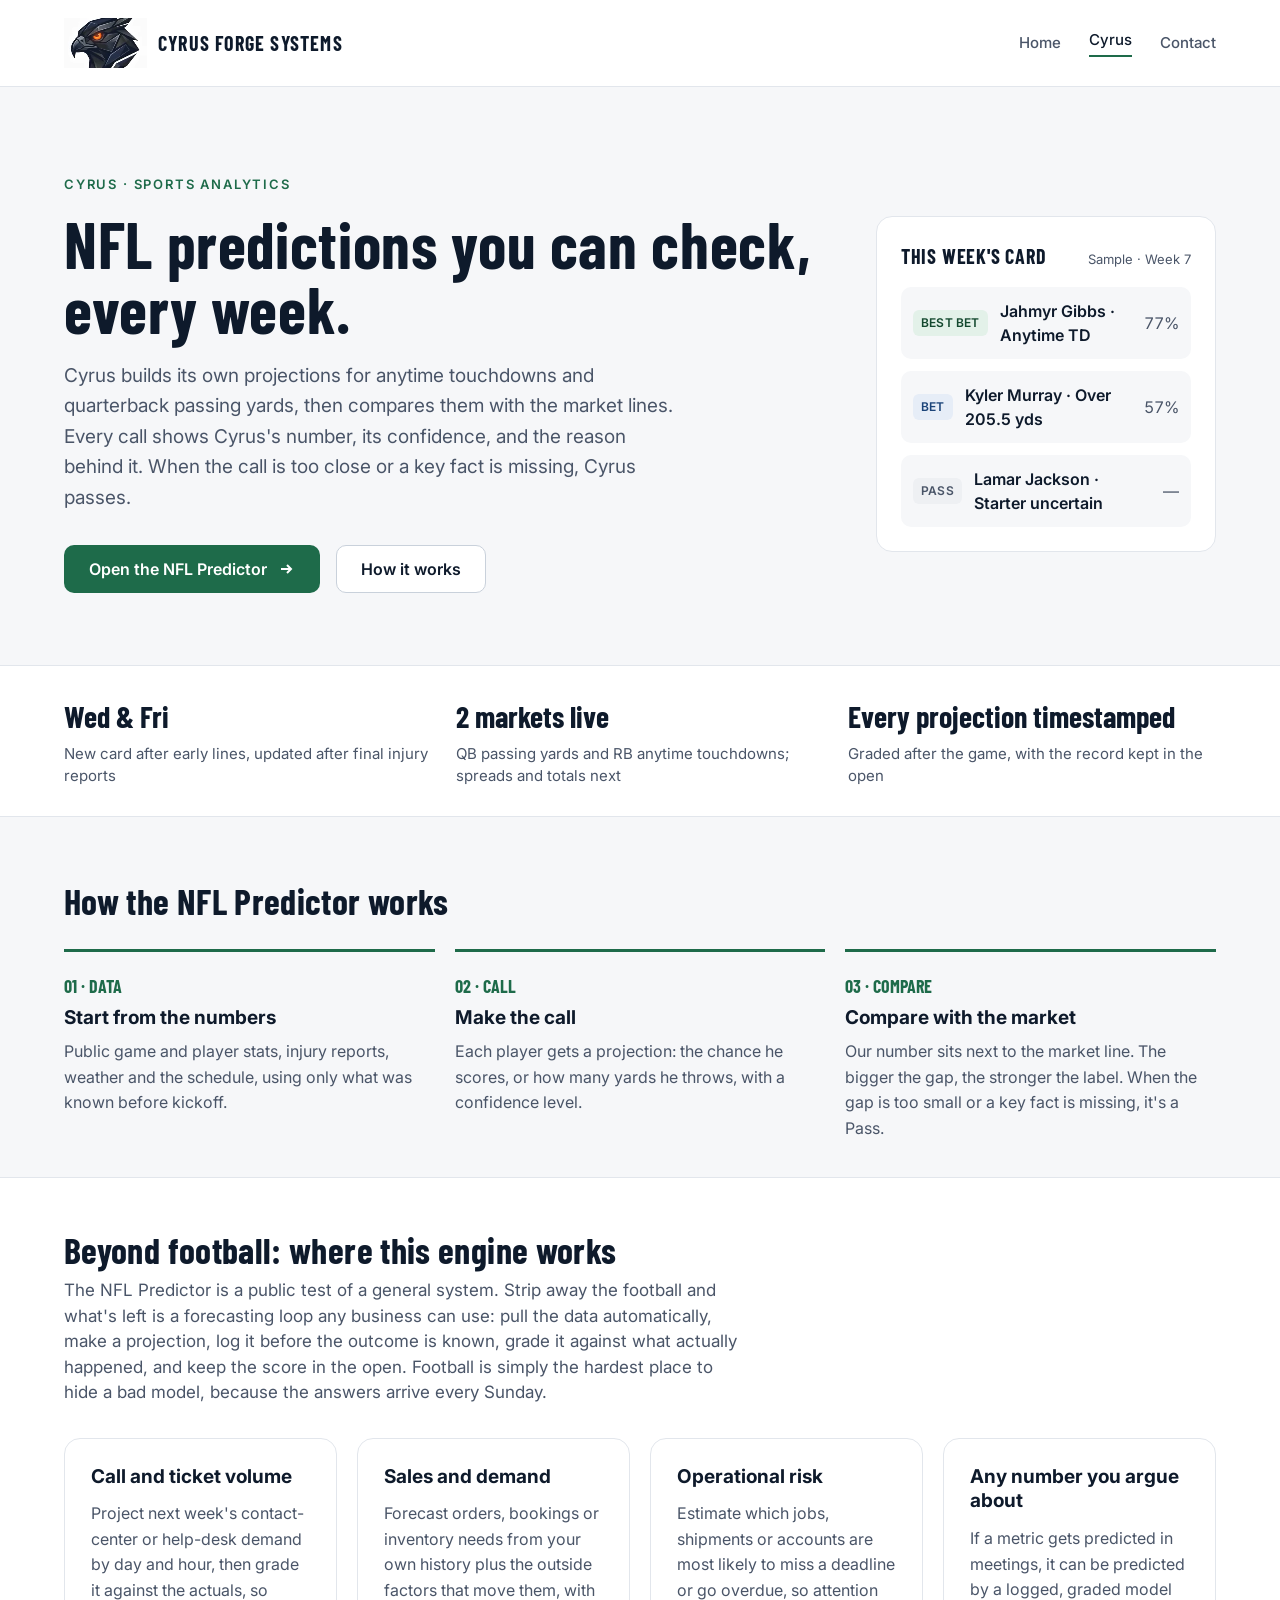
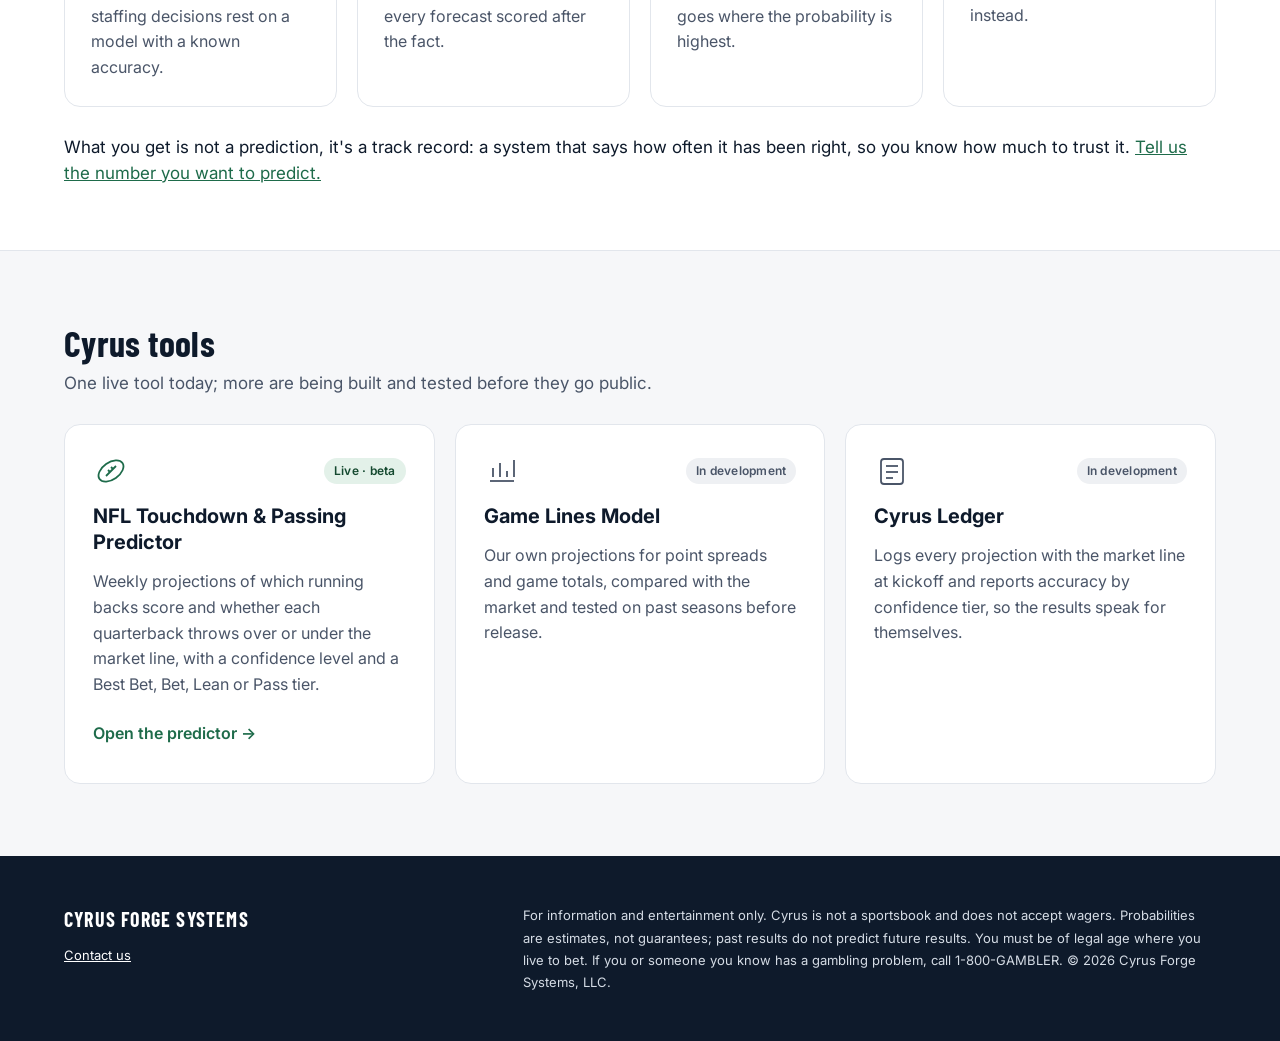
==== cyrus/index.html @ a3fab0e1 "Cyrus page: retitle engine section, tighten spacing" ====
<!doctype html>
<html lang="en">
<head>
<meta charset="utf-8">
<meta name="viewport" content="width=device-width, initial-scale=1">
<title>Cyrus | Cyrus Forge Systems</title>
<meta name="description" content="Cyrus predicts NFL anytime touchdowns and quarterback passing yards every week, compares its numbers with the market lines, and shows its work.">
<link rel="icon" href="../assets/favicon.png" type="image/png">
<link rel="preconnect" href="https://fonts.googleapis.com">
<link rel="preconnect" href="https://fonts.gstatic.com" crossorigin>
<link href="https://fonts.googleapis.com/css2?family=Barlow+Condensed:wght@600;700&family=Inter:wght@400;500;600&display=swap" rel="stylesheet">
<link rel="stylesheet" href="../assets/styles.css">
</head>
<body>
<a class="skip" href="#main">Skip to content</a>

<header class="site-header">
  <nav class="wrap site-nav" aria-label="Site">
    <a class="brand" href="../index.html">
      <video class="brand-mark" autoplay muted loop playsinline preload="auto" poster="../assets/hawk-poster.jpg" aria-hidden="true" width="84" height="50"><source src="../assets/hawk-loop.webm" type="video/webm"><source src="../assets/hawk-loop.mp4" type="video/mp4"></video>
      <span>CYRUS FORGE SYSTEMS</span>
    </a>
    <div class="nav-links">
      <a href="../index.html">Home</a>
      <a href="index.html" aria-current="page">Cyrus</a>
      <a href="../index.html#contact">Contact</a>
    </div>
  </nav>
</header>

<main id="main">
  <section class="wrap hero" style="padding-top:88px;padding-bottom:72px;gap:48px">
    <div class="hero-text">
      <p class="eyebrow">Cyrus · Sports analytics</p>
      <h1 style="font-size:clamp(42px,6vw,64px)">NFL predictions you can check, every week.</h1>
      <p class="lead" style="max-width:620px">Cyrus builds its own projections for anytime touchdowns and quarterback passing yards, then compares them with the market lines. Every call shows Cyrus's number, its confidence, and the reason behind it. When the call is too close or a key fact is missing, Cyrus passes.</p>
      <div class="btn-row">
        <a class="btn btn-primary" href="nfl-predictor/index.html">Open the NFL Predictor
          <svg aria-hidden="true" width="18" height="18" viewBox="0 0 18 18" fill="none" stroke="#FFFFFF" stroke-width="2"><path d="M4 9h10"/><path d="M10 5l4 4-4 4"/></svg></a>
        <a class="btn btn-secondary" href="#how">How it works</a>
      </div>
    </div>
    <div class="hero-card-col">
      <div class="card">
        <div class="card-head">
          <p class="card-title">This week's card</p>
          <span class="muted" style="font-size:13px;white-space:nowrap">Sample · Week 7</span>
        </div>
        <div class="stack">
          <div class="pick-row"><span class="chip chip-best">BEST BET</span><span class="name">Jahmyr Gibbs · Anytime TD</span><span class="pct">77%</span></div>
          <div class="pick-row"><span class="chip chip-bet">BET</span><span class="name">Kyler Murray · Over 205.5 yds</span><span class="pct">57%</span></div>
          <div class="pick-row"><span class="chip chip-pass">PASS</span><span class="name">Lamar Jackson · Starter uncertain</span><span class="pct">—</span></div>
        </div>
      </div>
    </div>
  </section>

  <section class="band" aria-label="At a glance">
    <div class="wrap glance">
      <div><p class="big">Wed &amp; Fri</p><p class="small">New card after early lines, updated after final injury reports</p></div>
      <div><p class="big">2 markets live</p><p class="small">QB passing yards and RB anytime touchdowns; spreads and totals next</p></div>
      <div><p class="big">Every projection timestamped</p><p class="small">Graded after the game, with the record kept in the open</p></div>
    </div>
  </section>



  <section id="how" class="wrap" style="padding-top:64px;padding-bottom:36px">
    <h2 style="font-size:36px;margin-bottom:28px">How the NFL Predictor works</h2>
    <ol class="steps grid grid-260">
      <li>
        <p class="num">01 · DATA</p>
        <h3>Start from the numbers</h3>
        <p>Public game and player stats, injury reports, weather and the schedule, using only what was known before kickoff.</p>
      </li>
      <li>
        <p class="num">02 · CALL</p>
        <h3>Make the call</h3>
        <p>Each player gets a projection: the chance he scores, or how many yards he throws, with a confidence level.</p>
      </li>
      <li>
        <p class="num">03 · COMPARE</p>
        <h3>Compare with the market</h3>
        <p>Our number sits next to the market line. The bigger the gap, the stronger the label. When the gap is too small or a key fact is missing, it's a Pass.</p>
      </li>
    </ol>
  </section>
  <section id="engine" class="band" aria-labelledby="engine-title">
    <div class="wrap section" style="padding-top:52px;padding-bottom:64px">
      <h2 id="engine-title" style="font-size:36px">Beyond football: where this engine works</h2>
      <p class="section-intro">The NFL Predictor is a public test of a general system. Strip away the football and what's left is a forecasting loop any business can use: pull the data automatically, make a projection, log it before the outcome is known, grade it against what actually happened, and keep the score in the open. Football is simply the hardest place to hide a bad model, because the answers arrive every Sunday.</p>
      <div class="grid grid-250">
        <article class="tile">
          <h3>Call and ticket volume</h3>
          <p>Project next week's contact-center or help-desk demand by day and hour, then grade it against the actuals, so staffing decisions rest on a model with a known accuracy.</p>
        </article>
        <article class="tile">
          <h3>Sales and demand</h3>
          <p>Forecast orders, bookings or inventory needs from your own history plus the outside factors that move them, with every forecast scored after the fact.</p>
        </article>
        <article class="tile">
          <h3>Operational risk</h3>
          <p>Estimate which jobs, shipments or accounts are most likely to miss a deadline or go overdue, so attention goes where the probability is highest.</p>
        </article>
        <article class="tile">
          <h3>Any number you argue about</h3>
          <p>If a metric gets predicted in meetings, it can be predicted by a logged, graded model instead.</p>
        </article>
      </div>
      <p class="platforms" style="font-size:17px;color:var(--navy)">What you get is not a prediction, it's a track record: a system that says how often it has been right, so you know how much to trust it. <a href="../index.html#contact">Tell us the number you want to predict.</a></p>
    </div>
  </section>
  <section id="tools" class="wrap" style="padding-top:72px;padding-bottom:72px">
    <h2 style="font-size:36px">Cyrus tools</h2>
    <p class="section-intro" style="margin-bottom:28px">One live tool today; more are being built and tested before they go public.</p>
    <div class="grid grid-300">
      <article class="tile" style="padding:28px;gap:14px">
        <div class="tile-top">
          <svg aria-hidden="true" width="36" height="36" viewBox="0 0 36 36" fill="none" stroke="#1E6B4A" stroke-width="1.8"><ellipse cx="18" cy="18" rx="14" ry="8.5" transform="rotate(-35 18 18)"/><path d="M13 23l10-10"/><path d="M15 17l2 2"/><path d="M18 14l2 2"/></svg>
          <span class="chip chip-pill chip-best">Live · beta</span>
        </div>
        <h3 style="font-size:20px">NFL Touchdown &amp; Passing Predictor</h3>
        <p>Weekly projections of which running backs score and whether each quarterback throws over or under the market line, with a confidence level and a Best Bet, Bet, Lean or Pass tier.</p>
        <a class="tile-link" href="nfl-predictor/index.html">Open the predictor →</a>
      </article>
      <article class="tile" style="padding:28px;gap:14px">
        <div class="tile-top">
          <svg aria-hidden="true" width="36" height="36" viewBox="0 0 36 36" fill="none" stroke="#4A5568" stroke-width="1.8"><path d="M6 28h24"/><path d="M9 24V15"/><path d="M16 24V10"/><path d="M23 24V18"/><path d="M30 24V7"/></svg>
          <span class="chip chip-pill chip-dev">In development</span>
        </div>
        <h3 style="font-size:20px">Game Lines Model</h3>
        <p>Our own projections for point spreads and game totals, compared with the market and tested on past seasons before release.</p>
      </article>
      <article class="tile" style="padding:28px;gap:14px">
        <div class="tile-top">
          <svg aria-hidden="true" width="36" height="36" viewBox="0 0 36 36" fill="none" stroke="#4A5568" stroke-width="1.8"><rect x="7" y="6" width="22" height="25" rx="3"/><path d="M12 13h12"/><path d="M12 19h12"/><path d="M12 25h7"/></svg>
          <span class="chip chip-pill chip-dev">In development</span>
        </div>
        <h3 style="font-size:20px">Cyrus Ledger</h3>
        <p>Logs every projection with the market line at kickoff and reports accuracy by confidence tier, so the results speak for themselves.</p>
      </article>
    </div>
  </section>
</main>

<footer class="site-footer">
  <div class="wrap footer-inner" style="padding-top:48px;padding-bottom:48px;align-items:flex-start">
    <div style="flex:1 1 320px">
      <p class="footer-brand" style="margin-bottom:10px">CYRUS FORGE SYSTEMS</p>
      <p class="footer-small"><a href="../index.html#contact" style="color:#FFFFFF">Contact us</a></p>
    </div>
    <p class="footer-small disclaimer">For information and entertainment only. Cyrus is not a sportsbook and does not accept wagers. Probabilities are estimates, not guarantees; past results do not predict future results. You must be of legal age where you live to bet. If you or someone you know has a gambling problem, call 1-800-GAMBLER. © 2026 Cyrus Forge Systems, LLC.</p>
  </div>
</footer>
</body>
</html>
---- assets/styles.css ----
/* Cyrus Forge Systems - shared styles */
:root {
  --navy: #0E1A2B;
  --ground: #F6F7F9;
  --white: #FFFFFF;
  --accent: #1E6B4A;
  --accent-dark: #14492F;
  --accent-soft: #9FD8BC;
  --muted: #4A5568;
  --border: #E2E6EC;
  --border-strong: #C9D1DB;
  --row: #EEF0F3;
  --footer-text: #D5DCE5;
  --display: 'Barlow Condensed', 'Arial Narrow', sans-serif;
  --body: Inter, system-ui, -apple-system, 'Segoe UI', sans-serif;
}

* { box-sizing: border-box; }
html { scroll-behavior: smooth; }
body {
  margin: 0;
  background: var(--ground);
  color: var(--navy);
  font-family: var(--body);
  font-size: 16px;
  line-height: 1.5;
  -webkit-font-smoothing: antialiased;
}
img, svg { display: block; }
a { color: var(--accent); }
a:hover { color: var(--accent-dark); }
:focus-visible { outline: 3px solid var(--accent); outline-offset: 2px; }

.wrap { max-width: 1200px; margin: 0 auto; padding: 0 24px; }
@media (max-width: 600px) { .wrap { padding: 0 16px; } }

.skip { position: absolute; left: -9999px; }
.skip:focus { left: 16px; top: 16px; background: var(--white); padding: 8px 12px; z-index: 10; }

/* Header */
.site-header { background: var(--white); border-bottom: 1px solid var(--border); }
.site-nav { display: flex; flex-wrap: wrap; align-items: center; justify-content: space-between; gap: 16px; padding-top: 18px; padding-bottom: 18px; }
.brand { display: flex; align-items: center; gap: 10px; color: var(--navy); text-decoration: none; }
.brand:hover { color: var(--navy); }
.brand-mark { width: 84px; height: 50px; object-fit: contain; background: #fff; mix-blend-mode: multiply; }
.brand span { font-family: var(--display); font-weight: 700; font-size: 20px; letter-spacing: 0.06em; }
.nav-links { display: flex; flex-wrap: wrap; align-items: center; gap: 8px 28px; font-size: 15px; font-weight: 500; }
.nav-links a { color: var(--muted); text-decoration: none; }
.nav-links a:hover { color: var(--navy); }
.nav-links a[aria-current="page"] { color: var(--navy); border-bottom: 2px solid var(--accent); padding-bottom: 4px; }
.nav-links a.nav-cta { display: inline-flex; align-items: center; min-height: 44px; padding: 0 18px; border-radius: 10px; background: var(--navy); color: var(--white); font-weight: 600; }
.nav-links a.nav-cta:hover { background: #1c2d44; color: var(--white); }

/* Type */
.eyebrow { margin: 0 0 16px; font-size: 13px; font-weight: 600; letter-spacing: 0.14em; color: var(--accent); text-transform: uppercase; }
h1, h2 { font-family: var(--display); font-weight: 700; letter-spacing: 0.01em; }
h1 { margin: 0 0 20px; font-size: clamp(42px, 6vw, 66px); line-height: 1.02; }
h2 { margin: 0 0 8px; font-size: clamp(30px, 4vw, 40px); line-height: 1.1; }
h3 { margin: 0; font-size: 19px; line-height: 1.3; }
.lead { margin: 0 0 32px; font-size: 19px; line-height: 1.6; color: var(--muted); max-width: 640px; }
.section-intro { margin: 0 0 32px; color: var(--muted); font-size: 17px; max-width: 680px; }
.muted { color: var(--muted); }

/* Buttons */
.btn-row { display: flex; flex-wrap: wrap; gap: 16px; }
.btn { display: inline-flex; align-items: center; gap: 10px; min-height: 48px; padding: 0 24px; border-radius: 10px; font: 600 16px var(--body); text-decoration: none; cursor: pointer; border: 1px solid transparent; }
.btn-primary { background: var(--accent); color: var(--white); }
.btn-primary:hover { background: var(--accent-dark); color: var(--white); }
.btn-secondary { background: var(--white); color: var(--navy); border-color: var(--border-strong); }
.btn-secondary:hover { color: var(--navy); border-color: var(--navy); }
.btn-light { background: var(--white); color: var(--navy); }
.btn-light:hover { color: var(--navy); background: #E9EDF2; }

/* Hero */
.hero { display: flex; flex-wrap: wrap; gap: 56px; align-items: center; padding-top: 96px; padding-bottom: 80px; }
.hero-text { flex: 999 1 560px; min-width: 0; }
.hero-card-col { flex: 1 1 340px; min-width: 0; }
@media (max-width: 600px) { .hero { padding-top: 56px; padding-bottom: 56px; gap: 40px; } }

/* Cards */
.card { background: var(--white); border: 1px solid var(--border); border-radius: 16px; padding: 24px; }
.card-title { margin: 0 0 16px; font-family: var(--display); font-weight: 700; font-size: 20px; letter-spacing: 0.04em; text-transform: uppercase; }
.card-head { display: flex; justify-content: space-between; align-items: baseline; gap: 12px; margin-bottom: 16px; }
.card-head .card-title { margin: 0; }
.stack { display: flex; flex-direction: column; gap: 12px; }
.step-row { display: flex; align-items: center; gap: 14px; padding: 14px; border-radius: 10px; background: var(--ground); }
.step-row p { margin: 0; }
.step-row .small { margin-top: 2px; font-size: 14px; color: var(--muted); }
.pick-row { display: flex; align-items: center; gap: 12px; padding: 12px; border-radius: 10px; background: var(--ground); }
.pick-row .name { flex: 1; font-weight: 600; min-width: 0; }
.pick-row .pct { font-variant-numeric: tabular-nums; color: var(--muted); }

.grid { display: grid; gap: 20px; }
.grid-250 { grid-template-columns: repeat(auto-fit, minmax(250px, 1fr)); }
.grid-260 { grid-template-columns: repeat(auto-fit, minmax(260px, 1fr)); }
.grid-300 { grid-template-columns: repeat(auto-fit, minmax(min(300px, 100%), 1fr)); }
.tile { border: 1px solid var(--border); border-radius: 16px; padding: 26px; display: flex; flex-direction: column; gap: 12px; background: var(--white); }
.tile p { margin: 0; color: var(--muted); line-height: 1.6; }
.tile .tile-top { display: flex; justify-content: space-between; align-items: center; }
.tile .tile-link { margin-top: auto; display: inline-flex; align-items: center; min-height: 44px; font-weight: 600; text-decoration: none; color: var(--accent); }

/* Bands */
.band { background: var(--white); border-top: 1px solid var(--border); border-bottom: 1px solid var(--border); }
.section { padding-top: 80px; padding-bottom: 80px; }
@media (max-width: 600px) { .section { padding-top: 56px; padding-bottom: 56px; } }

.steps { list-style: none; margin: 0; padding: 0; }
.steps li { border-top: 3px solid var(--accent); padding-top: 20px; }
.steps .num { margin: 0 0 6px; font-family: var(--display); font-weight: 700; font-size: 18px; color: var(--accent); }
.steps h3 { margin-bottom: 8px; }
.steps p { margin: 0; color: var(--muted); line-height: 1.6; }

.platforms { margin: 28px 0 0; font-size: 15px; color: var(--muted); }
.platforms strong { color: var(--navy); }

.dark-panel { background: var(--navy); color: var(--white); border-radius: 20px; padding: 48px; display: flex; flex-wrap: wrap; gap: 32px; align-items: center; justify-content: space-between; }
.dark-panel .eyebrow { color: var(--accent-soft); margin-bottom: 12px; }
.dark-panel h2 { margin-bottom: 12px; }
.dark-panel p { margin: 0; font-size: 17px; line-height: 1.6; color: var(--footer-text); max-width: 620px; }
.dark-panel > div { flex: 999 1 480px; min-width: 0; }
@media (max-width: 600px) { .dark-panel { padding: 32px 24px; } }

.split { display: flex; flex-wrap: wrap; gap: 48px; }
.split > :first-child { flex: 1 1 320px; }
.split > :last-child { flex: 2 1 520px; min-width: 0; }

.glance { display: grid; grid-template-columns: repeat(auto-fit, minmax(220px, 1fr)); gap: 24px; padding-top: 28px; padding-bottom: 28px; }
.glance .big { margin: 0; font-family: var(--display); font-weight: 700; font-size: 30px; }
.glance .small { margin: 4px 0 0; color: var(--muted); font-size: 15px; }

/* Chips */
.chip { display: inline-block; white-space: nowrap; font-size: 12px; font-weight: 600; padding: 4px 8px; border-radius: 6px; letter-spacing: 0.02em; }
.chip-pill { border-radius: 999px; padding: 4px 10px; }
.chip-best { background: #E3F1E9; color: #14492F; }
.chip-bet { background: #E6EDF7; color: #1B4479; }
.chip-lean, .chip-pass, .chip-dev { background: #EEF0F3; color: #4A5568; }
.chip-recheck { background: #FBF0DC; color: #7A4B00; }

/* Form */
.form { display: grid; grid-template-columns: repeat(auto-fit, minmax(min(220px, 100%), 1fr)); gap: 16px; }
.form label { display: flex; flex-direction: column; gap: 6px; font-size: 14px; font-weight: 600; }
.form .full { grid-column: 1 / -1; }
.form input, .form textarea { min-height: 44px; padding: 10px 12px; border: 1px solid var(--border-strong); border-radius: 8px; font: 400 16px var(--body); color: var(--navy); background: var(--white); width: 100%; }
.form textarea { resize: vertical; }
.form input:focus, .form textarea:focus { border-color: var(--accent); outline: 2px solid var(--accent); outline-offset: 0; }
.hp { position: absolute; left: -9999px; }

/* Footer */
.site-footer { background: var(--navy); color: var(--footer-text); }
.footer-inner { display: flex; flex-wrap: wrap; gap: 24px 32px; justify-content: space-between; align-items: center; padding-top: 40px; padding-bottom: 40px; }
.footer-brand { margin: 0; font-family: var(--display); font-weight: 700; font-size: 20px; letter-spacing: 0.06em; color: var(--white); }
.footer-links { display: flex; flex-wrap: wrap; gap: 24px; font-size: 14px; }
.footer-links a, .site-footer a { color: var(--footer-text); }
.site-footer a:hover { color: var(--white); }
.footer-small { margin: 0; font-size: 13px; line-height: 1.7; }
.disclaimer { flex: 2 1 480px; }

/* Predictor */
.crumbs { margin: 0 0 20px; font-size: 14px; color: var(--muted); }
.crumbs a { color: var(--muted); }
.pred-head { display: flex; flex-wrap: wrap; justify-content: space-between; align-items: flex-end; gap: 20px; margin-bottom: 28px; }
.pred-head > :first-child { flex: 999 1 520px; min-width: 0; }
.pred-head > :last-child { flex: 1 1 260px; display: flex; flex-direction: column; align-items: flex-start; gap: 8px; }
.pred-head h1 { font-size: clamp(36px, 5vw, 52px); line-height: 1.05; margin-bottom: 10px; }
.pred-head .lead { font-size: 17px; margin: 0; max-width: 680px; }
.week-badge { font-size: 13px; font-weight: 600; padding: 6px 12px; border-radius: 999px; background: var(--navy); color: var(--white); }
.updated { font-size: 13px; color: var(--muted); }

.stat-tiles { display: grid; grid-template-columns: repeat(auto-fit, minmax(160px, 1fr)); gap: 16px; margin-bottom: 32px; }
.stat { background: var(--white); border: 1px solid var(--border); border-radius: 14px; padding: 20px; }
.stat .label { margin: 0; font-size: 13px; font-weight: 600; color: var(--muted); letter-spacing: 0.04em; }
.stat .value { margin: 6px 0 0; font-family: var(--display); font-weight: 700; font-size: 40px; line-height: 1.1; }
.stat .value.text { font-family: var(--body); font-size: 16px; font-weight: 600; line-height: 1.4; }
.stat .label.best { color: #14492F; }
.stat .label.bet { color: #1B4479; }

.tabs { display: flex; flex-wrap: wrap; gap: 8px; margin-bottom: 16px; }
.tab { min-height: 44px; padding: 0 18px; border-radius: 10px; font: 600 15px var(--body); cursor: pointer; background: var(--white); color: var(--navy); border: 1px solid var(--border-strong); }
.tab[aria-selected="true"] { background: var(--navy); color: var(--white); border-color: var(--navy); }

.panel { background: var(--white); border: 1px solid var(--border); border-radius: 16px; overflow: hidden; }
.panel-head { padding: 18px 20px; border-bottom: 1px solid var(--border); display: flex; flex-wrap: wrap; justify-content: space-between; gap: 8px; }
.panel-head h2 { margin: 0; font-family: var(--body); font-size: 18px; letter-spacing: 0; }
.panel-head p { margin: 0; font-size: 14px; color: var(--muted); }
.table-scroll { overflow-x: auto; }
.picks { width: 100%; border-collapse: collapse; font-size: 15px; }
.picks.rb { min-width: 760px; }
.picks.qb { min-width: 900px; }
.picks th { text-align: left; color: var(--muted); font-size: 12px; letter-spacing: 0.06em; font-weight: 600; padding: 12px 8px; text-transform: uppercase; }
.picks td { padding: 14px 8px; border-top: 1px solid var(--row); vertical-align: middle; }
.picks th:first-child, .picks td:first-child { padding-left: 20px; }
.picks th:last-child, .picks td:last-child { padding-right: 20px; }
.picks .strong { font-weight: 600; }
.picks .soft { color: var(--muted); }
.picks .nowrap { white-space: nowrap; }
.picks .num { font-variant-numeric: tabular-nums; }
.picks .note { color: var(--muted); font-size: 14px; }
.picks .empty { color: var(--muted); padding: 20px; }
.meter { display: flex; align-items: center; gap: 10px; min-width: 150px; }
.meter .track { flex: 1; height: 8px; border-radius: 4px; background: var(--row); overflow: hidden; }
.meter .fill { height: 100%; border-radius: 4px; background: var(--accent); }
.meter .pct { font-variant-numeric: tabular-nums; font-weight: 600; width: 40px; }

.passed { margin-top: 24px; }
.passed h2 { margin: 0 0 12px; font-family: var(--body); font-size: 18px; letter-spacing: 0; }
.passed ul { margin: 0; padding-left: 20px; color: var(--muted); line-height: 1.8; }
.passed strong { color: var(--navy); }

.legend p { margin: 0; display: flex; gap: 10px; align-items: center; }
.legend span:last-child { color: var(--muted); font-size: 14px; }
.read-me { margin-top: 40px; }
.read-me h2 { font-size: 28px; margin-bottom: 12px; }
.read-me p { color: var(--muted); line-height: 1.6; }

.record { margin-top: 24px; }
.picks.rec { min-width: 620px; }
.record-note { margin: 0; padding: 14px 20px 18px; border-top: 1px solid var(--row); font-size: 13px; line-height: 1.6; color: var(--muted); }
.pos { color: #14492F; font-weight: 600; }
.neg { color: #9B2C2C; font-weight: 600; }

/* Smith mascot (home hero) */
.smith-stage { display: flex; justify-content: center; }
.smith { width: 100%; max-width: 440px; height: auto; }
.footer-motto { margin: 6px 0 0; font-size: 13px; color: var(--footer-text); letter-spacing: .04em; }
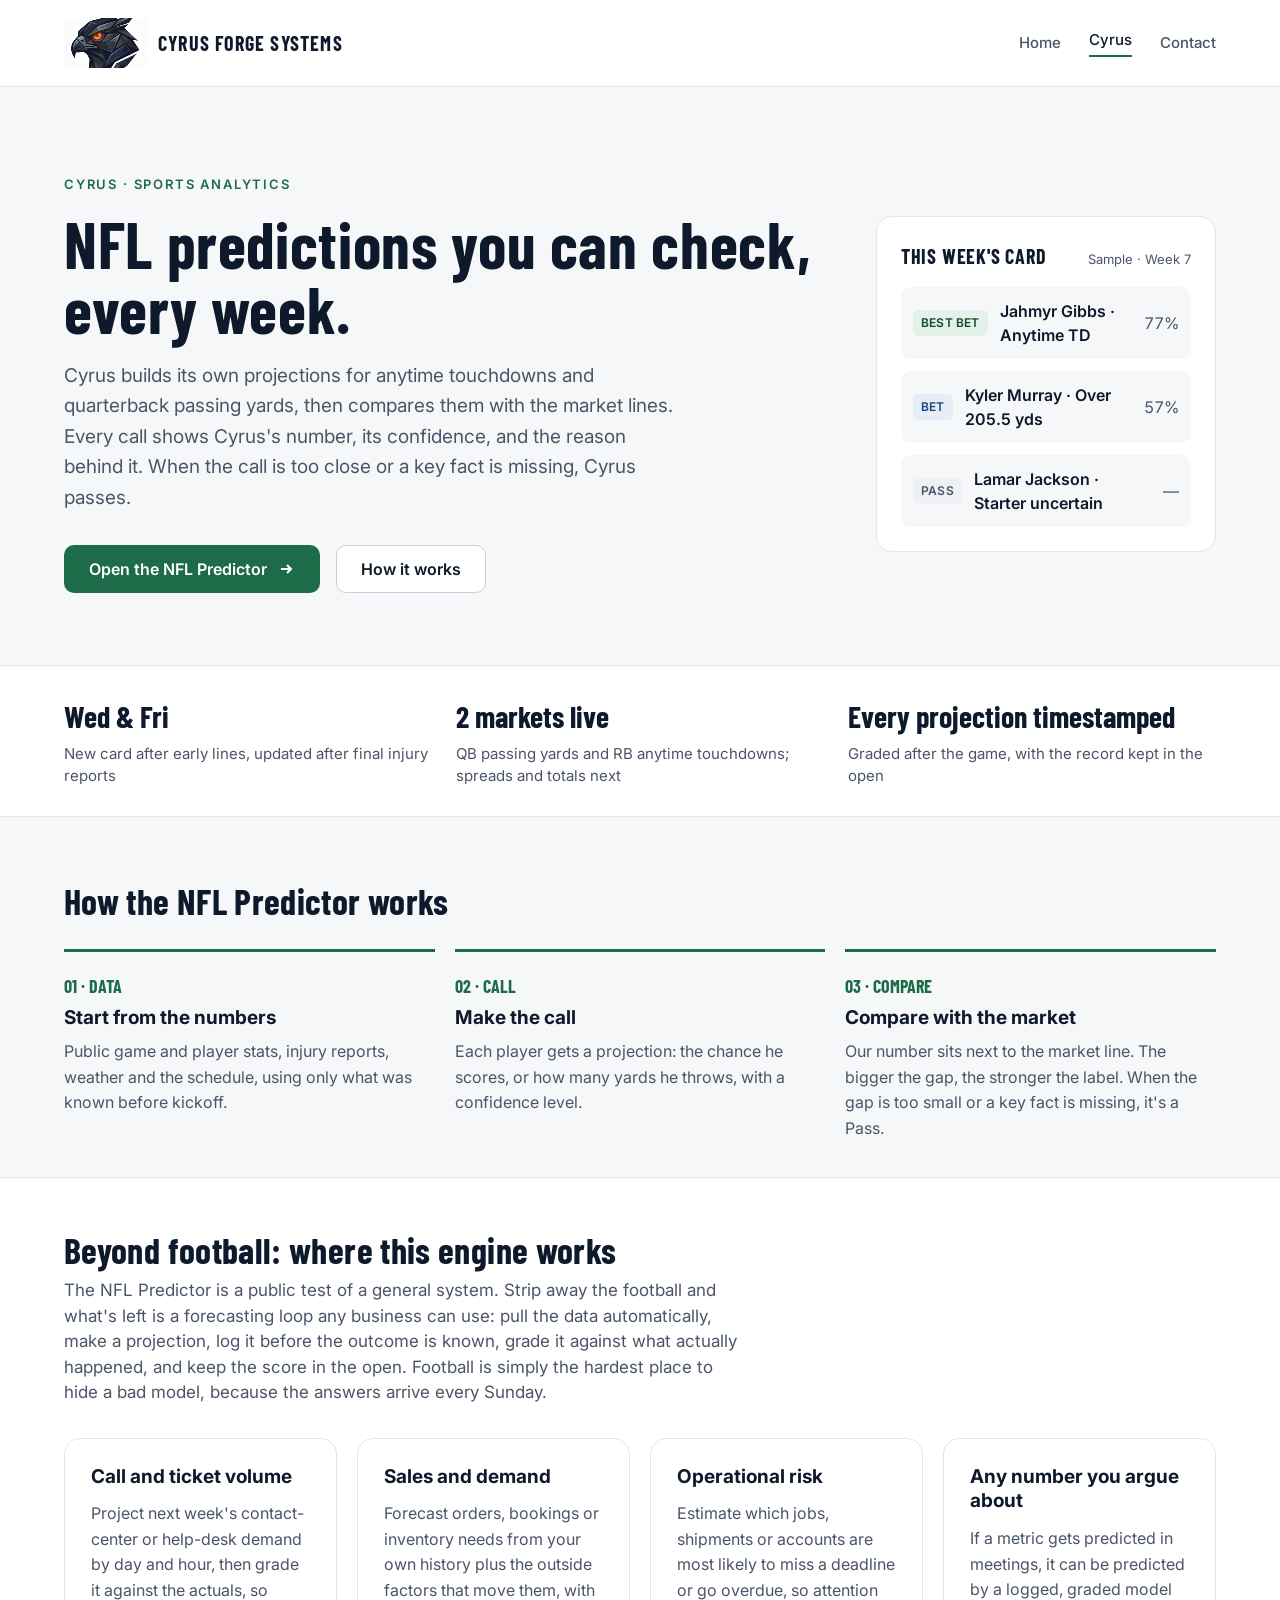
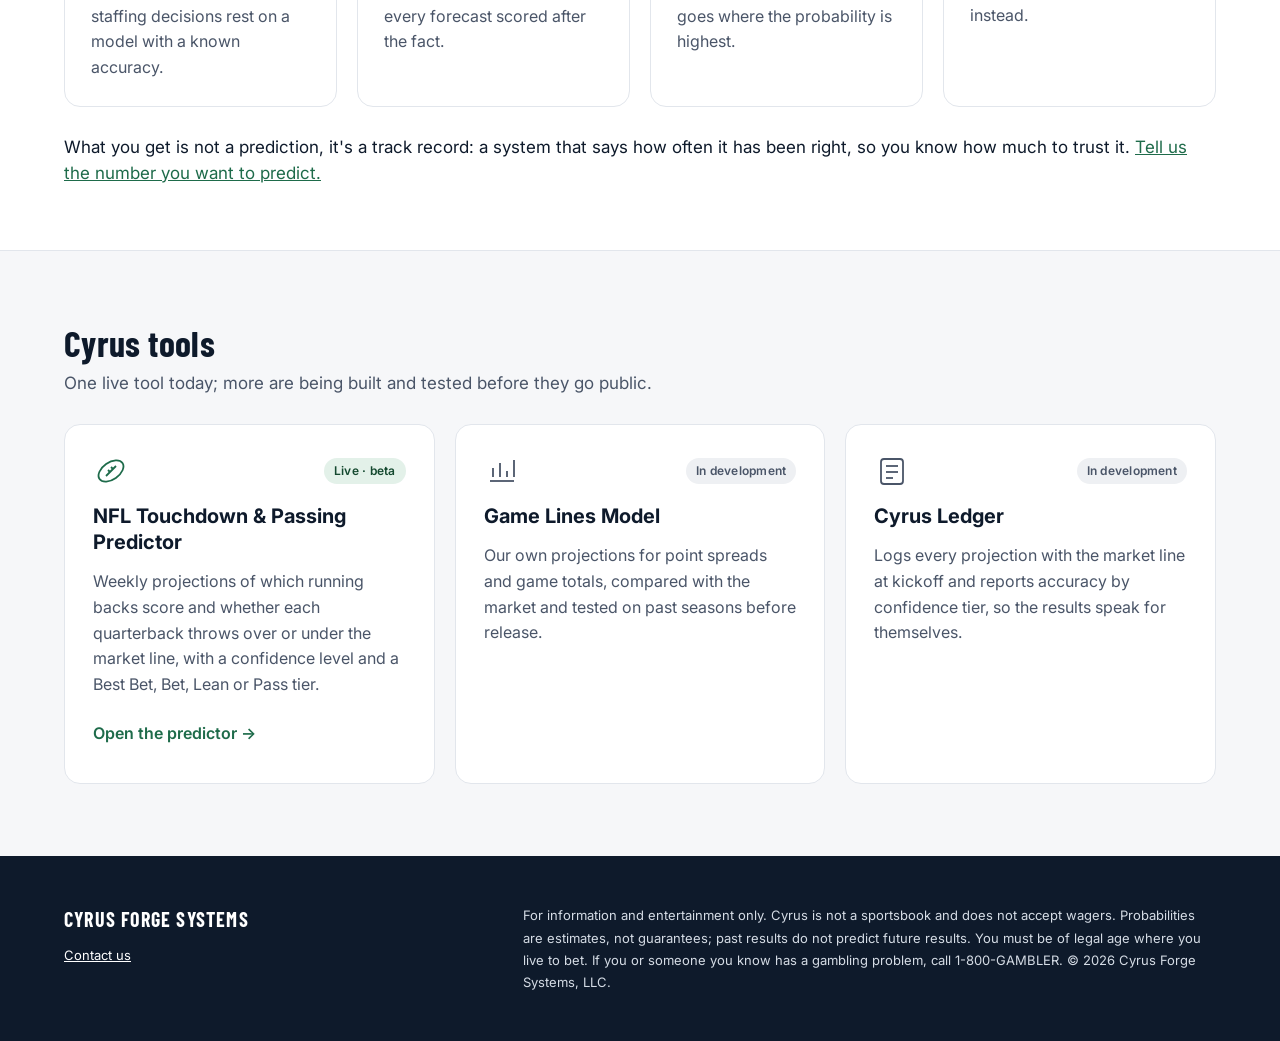
==== commit 0af8bc72: "Cache-busting: versioned asset URLs and no-cache headers for data, script and styles" ====
--- a/cyrus/index.html
+++ b/cyrus/index.html
@@ -9,7 +9,7 @@
 <link rel="preconnect" href="https://fonts.googleapis.com">
 <link rel="preconnect" href="https://fonts.gstatic.com" crossorigin>
 <link href="https://fonts.googleapis.com/css2?family=Barlow+Condensed:wght@600;700&family=Inter:wght@400;500;600&display=swap" rel="stylesheet">
-<link rel="stylesheet" href="../assets/styles.css">
+<link rel="stylesheet" href="../assets/styles.css?v=202610261800">
 </head>
 <body>
 <a class="skip" href="#main">Skip to content</a>
--- a/assets/styles.css
+++ b/assets/styles.css
@@ -222,3 +222,31 @@
 .smith-stage { display: flex; justify-content: center; }
 .smith { width: 100%; max-width: 440px; height: auto; }
 .footer-motto { margin: 6px 0 0; font-size: 13px; color: var(--footer-text); letter-spacing: .04em; }
+
+/* Player lookup */
+.sr-only { position: absolute; left: -9999px; }
+.lookup { margin-bottom: 24px; padding: 24px; }
+.lookup-head { display: flex; flex-wrap: wrap; gap: 20px 32px; align-items: flex-end; }
+.lookup-head > div { flex: 1 1 380px; }
+.lookup-head h2 { margin: 0 0 6px; font-family: var(--body); font-size: 18px; letter-spacing: 0; }
+.lookup-head p { margin: 0; font-size: 14px; color: var(--muted); line-height: 1.6; }
+.lookup-form { display: flex; gap: 10px; flex: 1 1 320px; }
+.lookup-form input { flex: 1; min-height: 48px; padding: 10px 14px; border: 1px solid var(--border-strong); border-radius: 10px; font: 400 16px var(--body); color: var(--navy); background: var(--white); min-width: 0; }
+.lookup-form input:focus { border-color: var(--accent); outline: 2px solid var(--accent); outline-offset: 0; }
+.lookup-result { margin-top: 20px; padding-top: 20px; border-top: 1px solid var(--border); }
+.lk-head { display: flex; flex-wrap: wrap; justify-content: space-between; align-items: center; gap: 10px; }
+.lk-name { margin: 0; font-family: var(--display); font-weight: 700; font-size: 26px; }
+.lk-game { margin: 2px 0 0; color: var(--muted); font-size: 14px; }
+.lk-nums { display: grid; grid-template-columns: repeat(auto-fit, minmax(130px, 1fr)); gap: 12px; margin: 16px 0; }
+.lk-nums div { background: var(--ground); border-radius: 10px; padding: 10px 12px; display: flex; flex-direction: column; gap: 2px; }
+.lk-label { font-size: 12px; color: var(--muted); letter-spacing: .04em; text-transform: uppercase; }
+.lk-val { font-weight: 600; font-size: 18px; font-variant-numeric: tabular-nums; }
+.lk-summary { margin: 0 0 16px; font-size: 16px; line-height: 1.6; }
+.lk-cols { display: grid; grid-template-columns: repeat(auto-fit, minmax(240px, 1fr)); gap: 18px; }
+.lk-list h4 { margin: 0 0 8px; font-size: 13px; letter-spacing: .06em; text-transform: uppercase; color: var(--muted); }
+.lk-list ul { margin: 0; padding-left: 18px; font-size: 14px; line-height: 1.6; color: var(--navy); }
+.lk-list.pos h4 { color: #14492F; }
+.lk-list.neg h4 { color: #9B2C2C; }
+.lk-list.hist ul { color: var(--muted); }
+.lk-note, .lk-none { margin: 16px 0 0; font-size: 13px; color: var(--muted); line-height: 1.6; }
+@media (max-width: 600px) { .lookup-form { flex-direction: column; } .lookup-form .btn { width: 100%; justify-content: center; } }
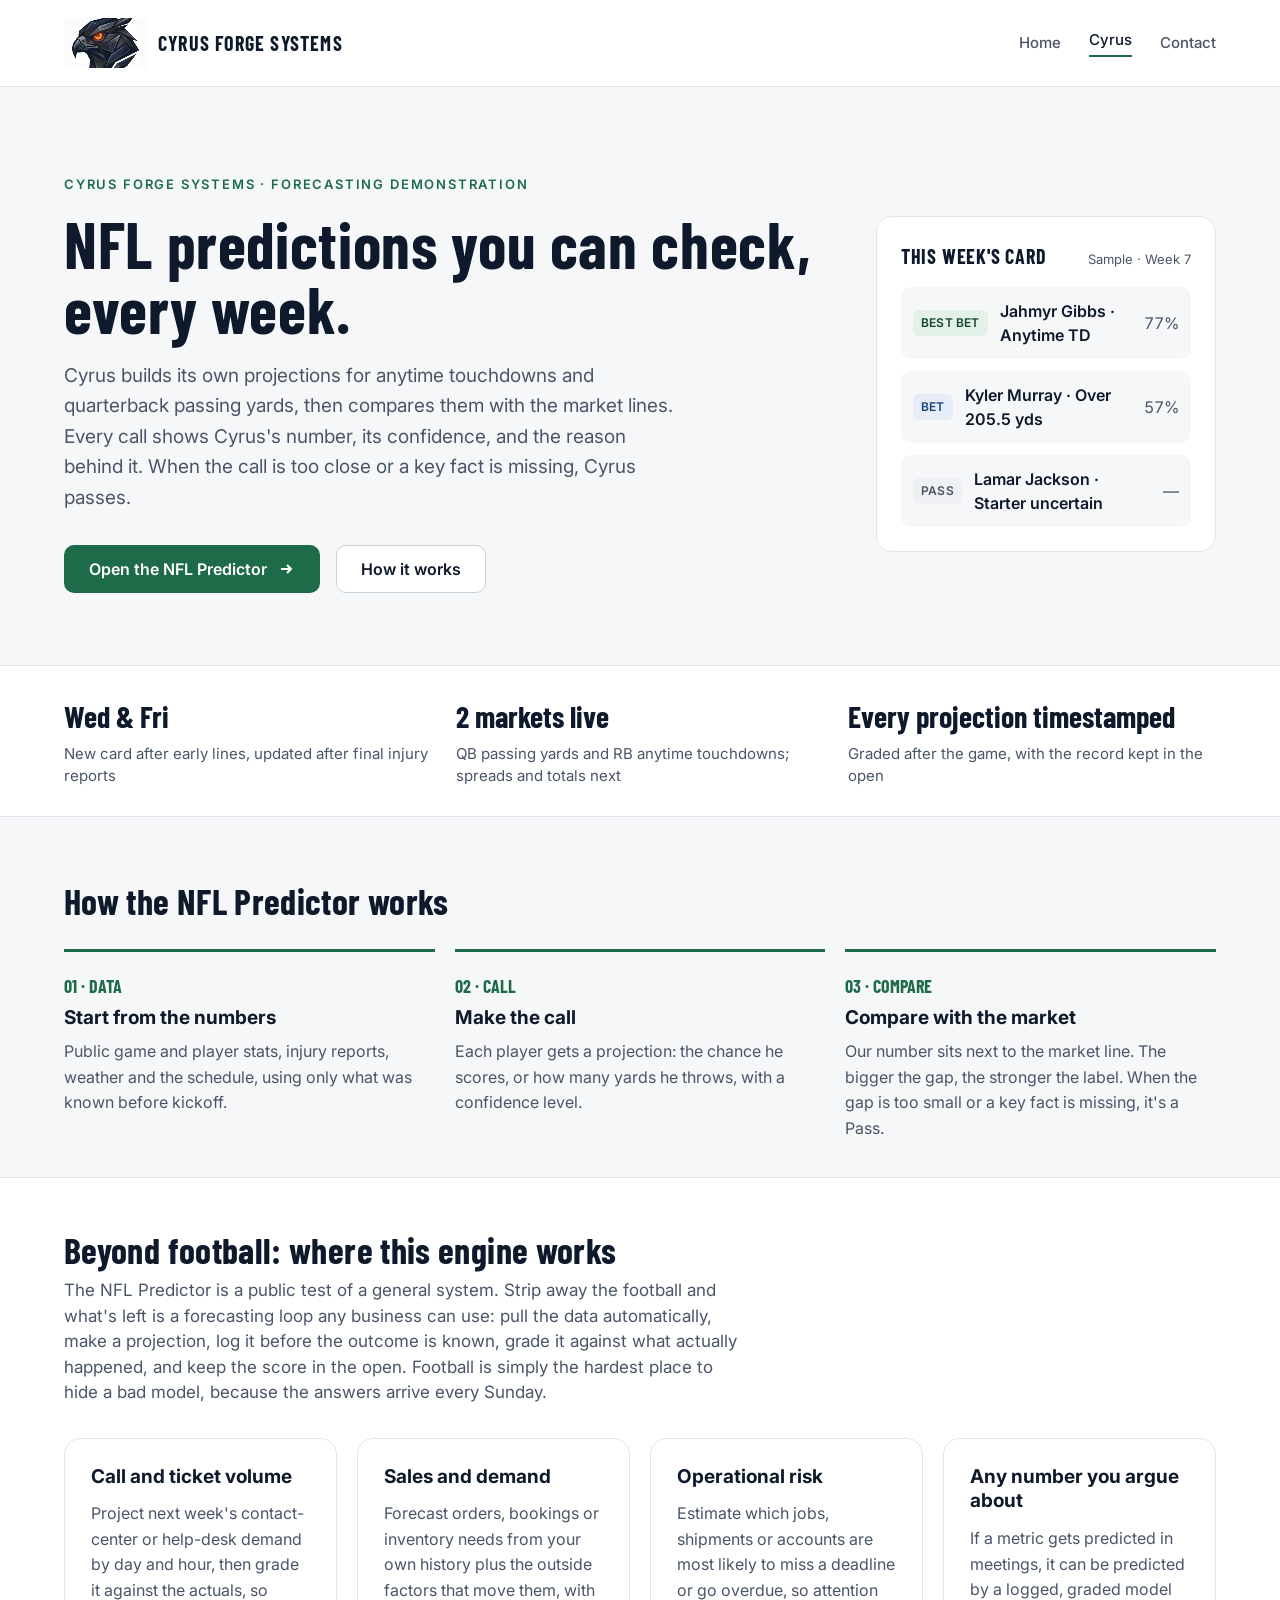
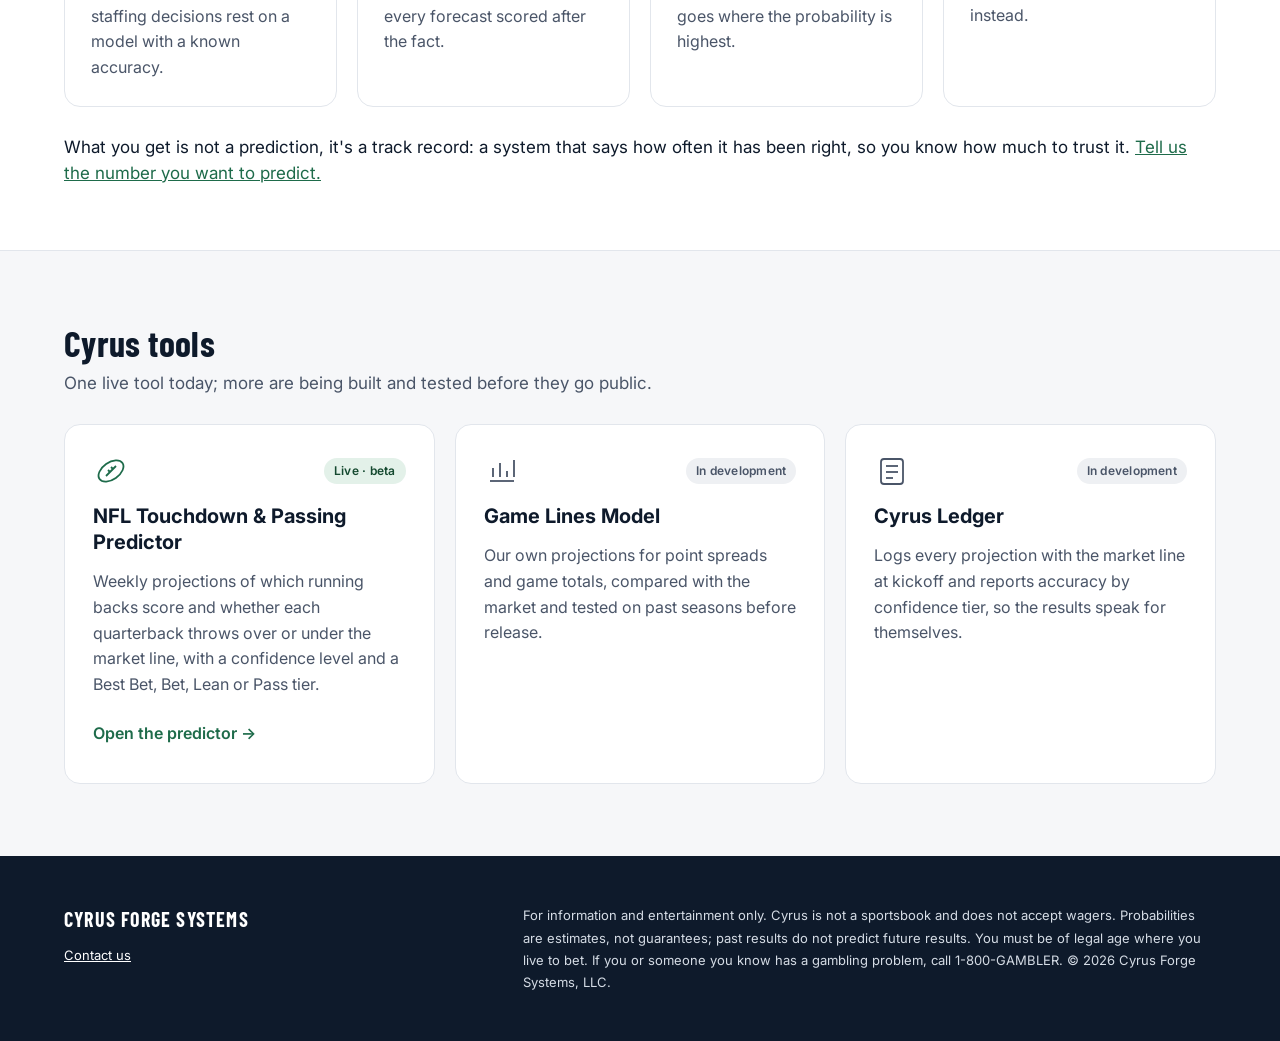
==== commit de4f4228: "Home: present the company as an automation consultancy; sports work framed as a live forecasting dem" ====
--- a/cyrus/index.html
+++ b/cyrus/index.html
@@ -9,7 +9,7 @@
 <link rel="preconnect" href="https://fonts.googleapis.com">
 <link rel="preconnect" href="https://fonts.gstatic.com" crossorigin>
 <link href="https://fonts.googleapis.com/css2?family=Barlow+Condensed:wght@600;700&family=Inter:wght@400;500;600&display=swap" rel="stylesheet">
-<link rel="stylesheet" href="../assets/styles.css?v=202610261800">
+<link rel="stylesheet" href="../assets/styles.css?v=202610261814">
 </head>
 <body>
 <a class="skip" href="#main">Skip to content</a>
@@ -31,7 +31,7 @@
 <main id="main">
   <section class="wrap hero" style="padding-top:88px;padding-bottom:72px;gap:48px">
     <div class="hero-text">
-      <p class="eyebrow">Cyrus · Sports analytics</p>
+      <p class="eyebrow">Cyrus Forge Systems · Forecasting demonstration</p>
       <h1 style="font-size:clamp(42px,6vw,64px)">NFL predictions you can check, every week.</h1>
       <p class="lead" style="max-width:620px">Cyrus builds its own projections for anytime touchdowns and quarterback passing yards, then compares them with the market lines. Every call shows Cyrus's number, its confidence, and the reason behind it. When the call is too close or a key fact is missing, Cyrus passes.</p>
       <div class="btn-row">
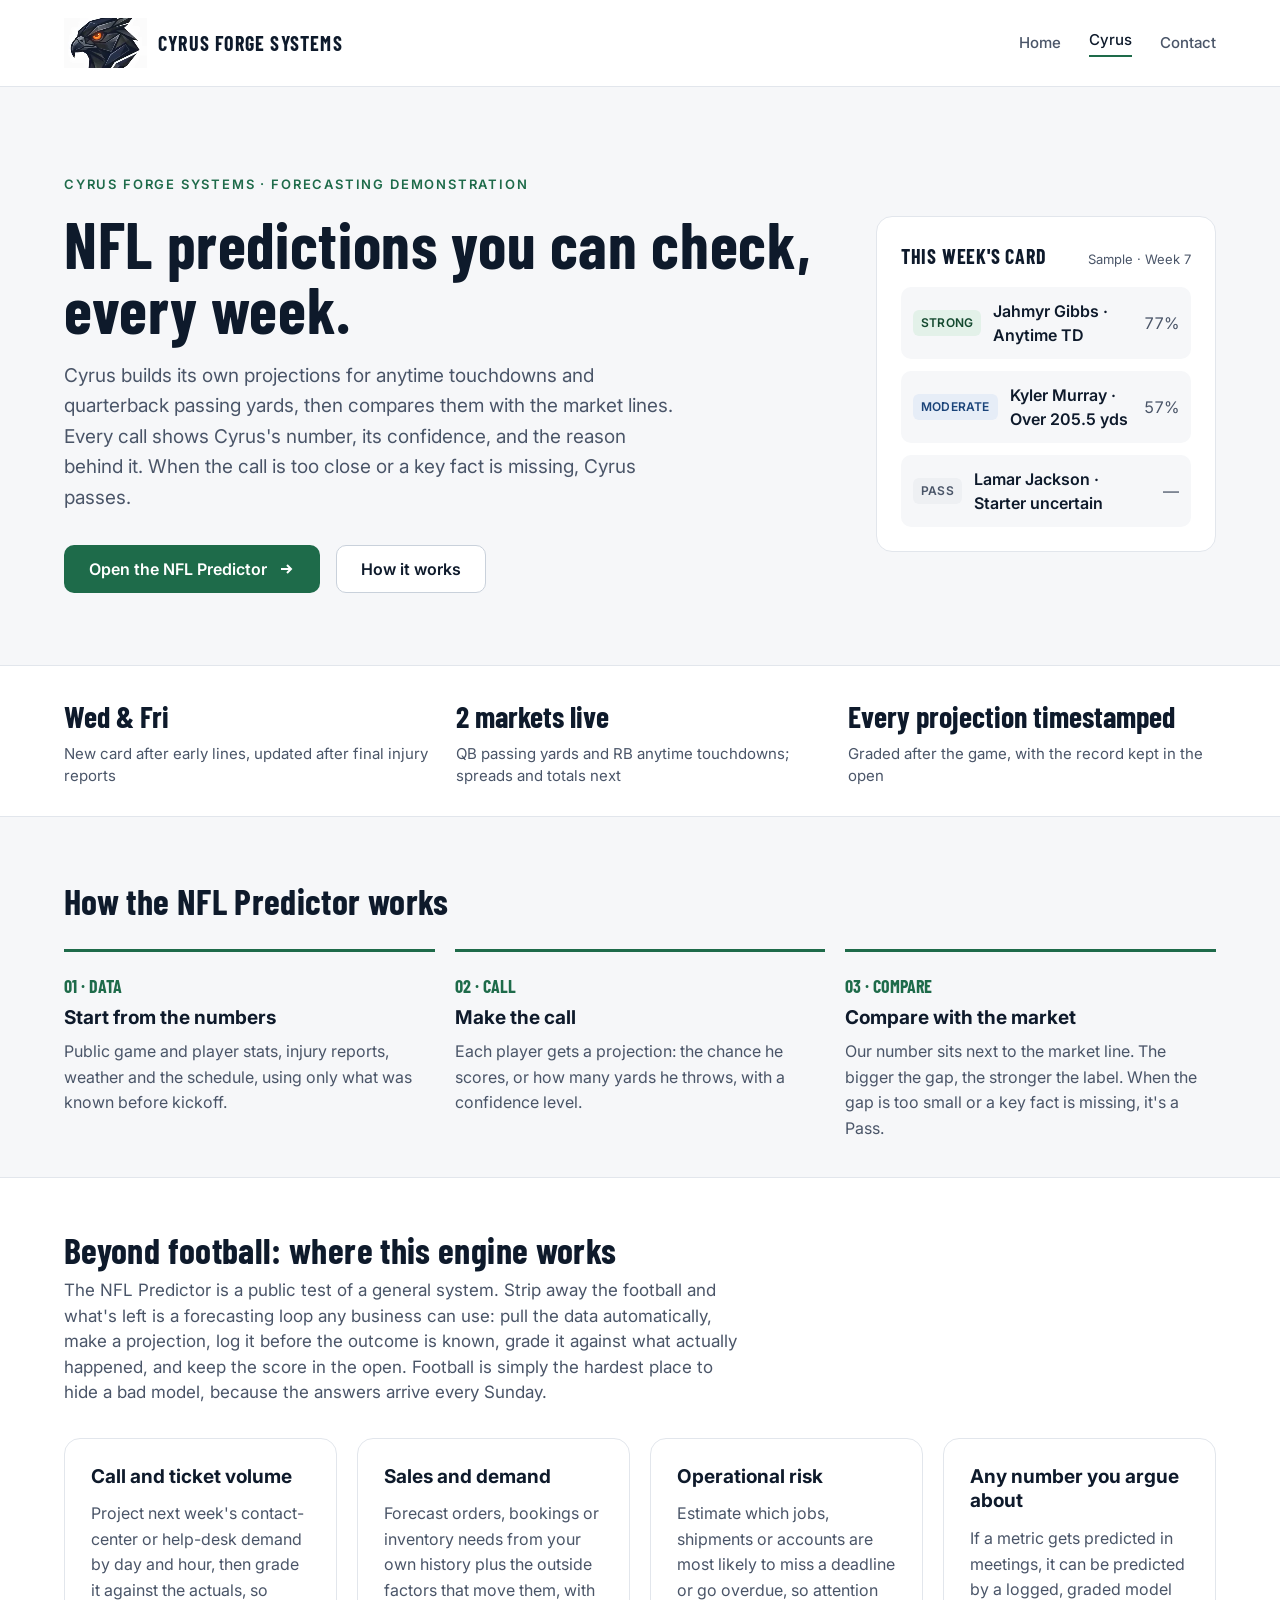
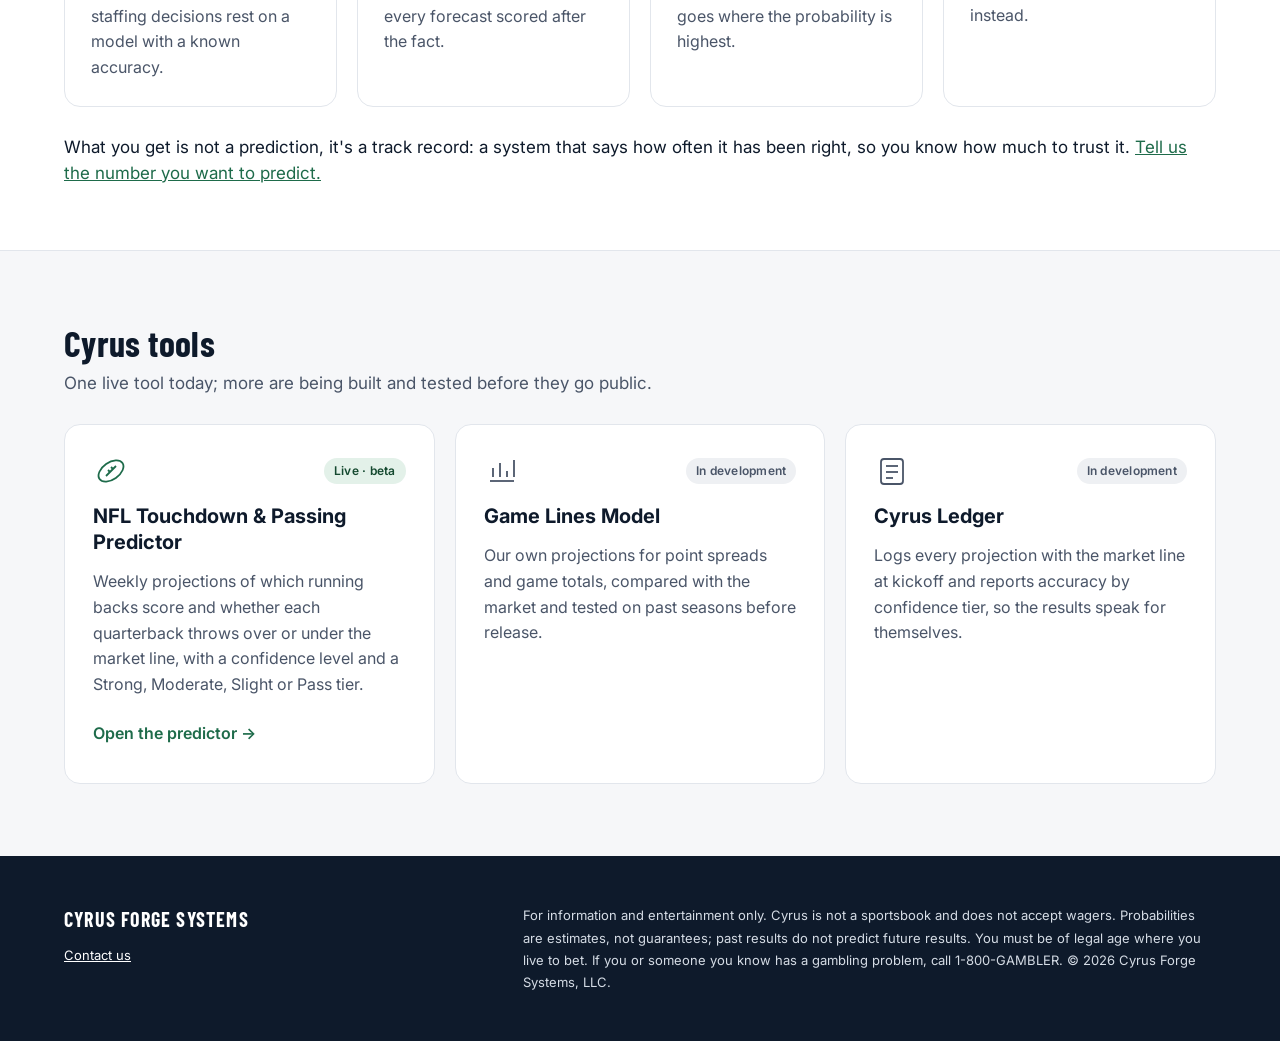
==== commit f98f87f2: "Rename tiers to Strong / Moderate / Slight; plural team-name grammar in explanations; refresh sample" ====
--- a/cyrus/index.html
+++ b/cyrus/index.html
@@ -9,7 +9,7 @@
 <link rel="preconnect" href="https://fonts.googleapis.com">
 <link rel="preconnect" href="https://fonts.gstatic.com" crossorigin>
 <link href="https://fonts.googleapis.com/css2?family=Barlow+Condensed:wght@600;700&family=Inter:wght@400;500;600&display=swap" rel="stylesheet">
-<link rel="stylesheet" href="../assets/styles.css?v=202610261814">
+<link rel="stylesheet" href="../assets/styles.css?v=202610282235">
 </head>
 <body>
 <a class="skip" href="#main">Skip to content</a>
@@ -47,8 +47,8 @@
           <span class="muted" style="font-size:13px;white-space:nowrap">Sample · Week 7</span>
         </div>
         <div class="stack">
-          <div class="pick-row"><span class="chip chip-best">BEST BET</span><span class="name">Jahmyr Gibbs · Anytime TD</span><span class="pct">77%</span></div>
-          <div class="pick-row"><span class="chip chip-bet">BET</span><span class="name">Kyler Murray · Over 205.5 yds</span><span class="pct">57%</span></div>
+          <div class="pick-row"><span class="chip chip-best">STRONG</span><span class="name">Jahmyr Gibbs · Anytime TD</span><span class="pct">77%</span></div>
+          <div class="pick-row"><span class="chip chip-bet">MODERATE</span><span class="name">Kyler Murray · Over 205.5 yds</span><span class="pct">57%</span></div>
           <div class="pick-row"><span class="chip chip-pass">PASS</span><span class="name">Lamar Jackson · Starter uncertain</span><span class="pct">—</span></div>
         </div>
       </div>
@@ -120,7 +120,7 @@
           <span class="chip chip-pill chip-best">Live · beta</span>
         </div>
         <h3 style="font-size:20px">NFL Touchdown &amp; Passing Predictor</h3>
-        <p>Weekly projections of which running backs score and whether each quarterback throws over or under the market line, with a confidence level and a Best Bet, Bet, Lean or Pass tier.</p>
+        <p>Weekly projections of which running backs score and whether each quarterback throws over or under the market line, with a confidence level and a Strong, Moderate, Slight or Pass tier.</p>
         <a class="tile-link" href="nfl-predictor/index.html">Open the predictor →</a>
       </article>
       <article class="tile" style="padding:28px;gap:14px">
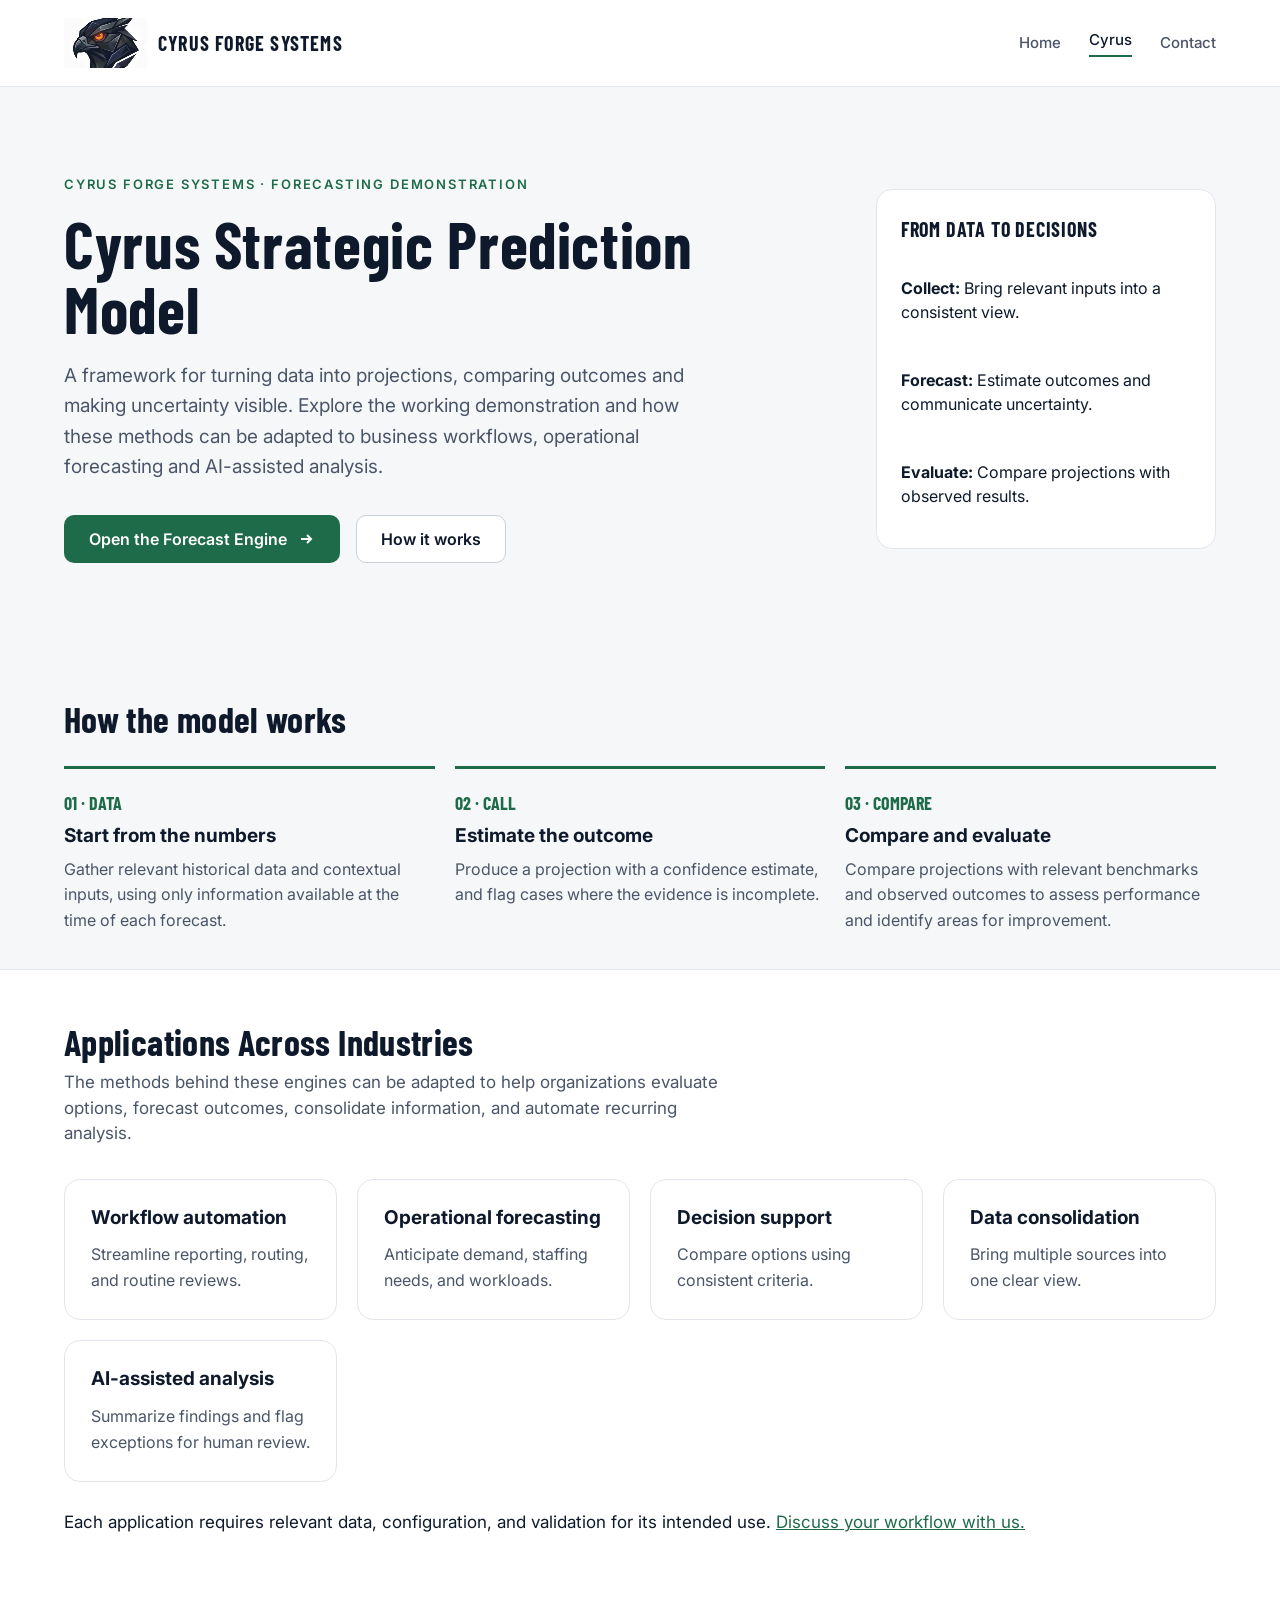
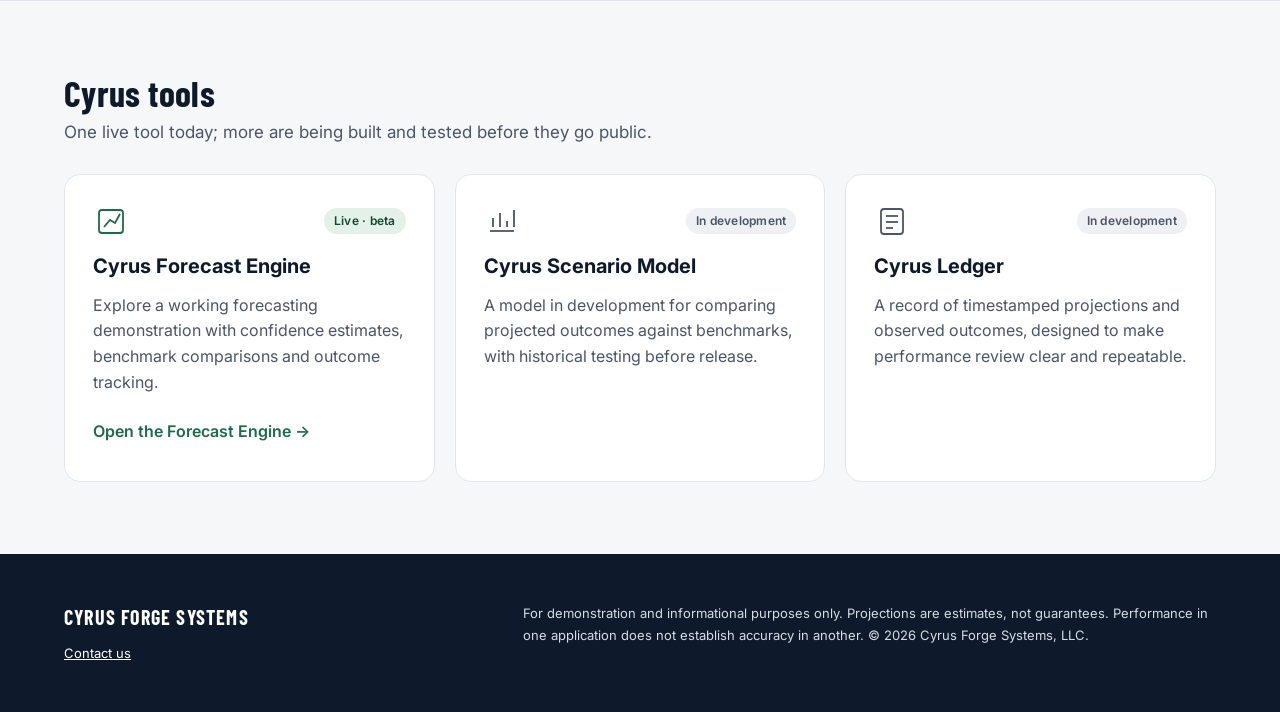
==== commit 9727f9a1: "Rebrand Cyrus models and describe cross-industry applications" ====
--- a/cyrus/index.html
+++ b/cyrus/index.html
@@ -3,8 +3,8 @@
 <head>
 <meta charset="utf-8">
 <meta name="viewport" content="width=device-width, initial-scale=1">
-<title>Cyrus | Cyrus Forge Systems</title>
-<meta name="description" content="Cyrus predicts NFL anytime touchdowns and quarterback passing yards every week, compares its numbers with the market lines, and shows its work.">
+<title>Cyrus Strategic Prediction Model | Cyrus Forge Systems</title>
+<meta name="description" content="Explore Cyrus forecasting and decision-support methods, with potential applications in workflow automation, operational planning and AI-assisted analysis.">
 <link rel="icon" href="../assets/favicon.png" type="image/png">
 <link rel="preconnect" href="https://fonts.googleapis.com">
 <link rel="preconnect" href="https://fonts.gstatic.com" crossorigin>
@@ -32,82 +32,58 @@
   <section class="wrap hero" style="padding-top:88px;padding-bottom:72px;gap:48px">
     <div class="hero-text">
       <p class="eyebrow">Cyrus Forge Systems · Forecasting demonstration</p>
-      <h1 style="font-size:clamp(42px,6vw,64px)">NFL predictions you can check, every week.</h1>
-      <p class="lead" style="max-width:620px">Cyrus builds its own projections for anytime touchdowns and quarterback passing yards, then compares them with the market lines. Every call shows Cyrus's number, its confidence, and the reason behind it. When the call is too close or a key fact is missing, Cyrus passes.</p>
+      <h1 style="font-size:clamp(42px,6vw,64px)">Cyrus Strategic Prediction Model</h1>
+      <p class="lead" style="max-width:620px">A framework for turning data into projections, comparing outcomes and making uncertainty visible. Explore the working demonstration and how these methods can be adapted to business workflows, operational forecasting and AI-assisted analysis.</p>
       <div class="btn-row">
-        <a class="btn btn-primary" href="nfl-predictor/index.html">Open the NFL Predictor
+        <a class="btn btn-primary" href="nfl-predictor/index.html">Open the Forecast Engine
           <svg aria-hidden="true" width="18" height="18" viewBox="0 0 18 18" fill="none" stroke="#FFFFFF" stroke-width="2"><path d="M4 9h10"/><path d="M10 5l4 4-4 4"/></svg></a>
         <a class="btn btn-secondary" href="#how">How it works</a>
       </div>
     </div>
     <div class="hero-card-col">
       <div class="card">
-        <div class="card-head">
-          <p class="card-title">This week's card</p>
-          <span class="muted" style="font-size:13px;white-space:nowrap">Sample · Week 7</span>
-        </div>
+        <div class="card-head"><p class="card-title">From data to decisions</p></div>
         <div class="stack">
-          <div class="pick-row"><span class="chip chip-best">STRONG</span><span class="name">Jahmyr Gibbs · Anytime TD</span><span class="pct">77%</span></div>
-          <div class="pick-row"><span class="chip chip-bet">MODERATE</span><span class="name">Kyler Murray · Over 205.5 yds</span><span class="pct">57%</span></div>
-          <div class="pick-row"><span class="chip chip-pass">PASS</span><span class="name">Lamar Jackson · Starter uncertain</span><span class="pct">—</span></div>
+          <p><strong>Collect:</strong> Bring relevant inputs into a consistent view.</p>
+          <p><strong>Forecast:</strong> Estimate outcomes and communicate uncertainty.</p>
+          <p><strong>Evaluate:</strong> Compare projections with observed results.</p>
         </div>
       </div>
     </div>
   </section>
 
-  <section class="band" aria-label="At a glance">
-    <div class="wrap glance">
-      <div><p class="big">Wed &amp; Fri</p><p class="small">New card after early lines, updated after final injury reports</p></div>
-      <div><p class="big">2 markets live</p><p class="small">QB passing yards and RB anytime touchdowns; spreads and totals next</p></div>
-      <div><p class="big">Every projection timestamped</p><p class="small">Graded after the game, with the record kept in the open</p></div>
-    </div>
-  </section>
-
-
-
   <section id="how" class="wrap" style="padding-top:64px;padding-bottom:36px">
-    <h2 style="font-size:36px;margin-bottom:28px">How the NFL Predictor works</h2>
+    <h2 style="font-size:36px;margin-bottom:28px">How the model works</h2>
     <ol class="steps grid grid-260">
       <li>
         <p class="num">01 · DATA</p>
         <h3>Start from the numbers</h3>
-        <p>Public game and player stats, injury reports, weather and the schedule, using only what was known before kickoff.</p>
+        <p>Gather relevant historical data and contextual inputs, using only information available at the time of each forecast.</p>
       </li>
       <li>
         <p class="num">02 · CALL</p>
-        <h3>Make the call</h3>
-        <p>Each player gets a projection: the chance he scores, or how many yards he throws, with a confidence level.</p>
+        <h3>Estimate the outcome</h3>
+        <p>Produce a projection with a confidence estimate, and flag cases where the evidence is incomplete.</p>
       </li>
       <li>
         <p class="num">03 · COMPARE</p>
-        <h3>Compare with the market</h3>
-        <p>Our number sits next to the market line. The bigger the gap, the stronger the label. When the gap is too small or a key fact is missing, it's a Pass.</p>
+        <h3>Compare and evaluate</h3>
+        <p>Compare projections with relevant benchmarks and observed outcomes to assess performance and identify areas for improvement.</p>
       </li>
     </ol>
   </section>
   <section id="engine" class="band" aria-labelledby="engine-title">
     <div class="wrap section" style="padding-top:52px;padding-bottom:64px">
-      <h2 id="engine-title" style="font-size:36px">Beyond football: where this engine works</h2>
-      <p class="section-intro">The NFL Predictor is a public test of a general system. Strip away the football and what's left is a forecasting loop any business can use: pull the data automatically, make a projection, log it before the outcome is known, grade it against what actually happened, and keep the score in the open. Football is simply the hardest place to hide a bad model, because the answers arrive every Sunday.</p>
+      <h2 id="engine-title" style="font-size:36px">Applications Across Industries</h2>
+      <p class="section-intro">The methods behind these engines can be adapted to help organizations evaluate options, forecast outcomes, consolidate information, and automate recurring analysis.</p>
       <div class="grid grid-250">
-        <article class="tile">
-          <h3>Call and ticket volume</h3>
-          <p>Project next week's contact-center or help-desk demand by day and hour, then grade it against the actuals, so staffing decisions rest on a model with a known accuracy.</p>
-        </article>
-        <article class="tile">
-          <h3>Sales and demand</h3>
-          <p>Forecast orders, bookings or inventory needs from your own history plus the outside factors that move them, with every forecast scored after the fact.</p>
-        </article>
-        <article class="tile">
-          <h3>Operational risk</h3>
-          <p>Estimate which jobs, shipments or accounts are most likely to miss a deadline or go overdue, so attention goes where the probability is highest.</p>
-        </article>
-        <article class="tile">
-          <h3>Any number you argue about</h3>
-          <p>If a metric gets predicted in meetings, it can be predicted by a logged, graded model instead.</p>
-        </article>
+        <article class="tile"><h3>Workflow automation</h3><p>Streamline reporting, routing, and routine reviews.</p></article>
+        <article class="tile"><h3>Operational forecasting</h3><p>Anticipate demand, staffing needs, and workloads.</p></article>
+        <article class="tile"><h3>Decision support</h3><p>Compare options using consistent criteria.</p></article>
+        <article class="tile"><h3>Data consolidation</h3><p>Bring multiple sources into one clear view.</p></article>
+        <article class="tile"><h3>AI-assisted analysis</h3><p>Summarize findings and flag exceptions for human review.</p></article>
       </div>
-      <p class="platforms" style="font-size:17px;color:var(--navy)">What you get is not a prediction, it's a track record: a system that says how often it has been right, so you know how much to trust it. <a href="../index.html#contact">Tell us the number you want to predict.</a></p>
+      <p class="platforms" style="font-size:17px;color:var(--navy)">Each application requires relevant data, configuration, and validation for its intended use. <a href="../index.html#contact">Discuss your workflow with us.</a></p>
     </div>
   </section>
   <section id="tools" class="wrap" style="padding-top:72px;padding-bottom:72px">
@@ -116,20 +92,20 @@
     <div class="grid grid-300">
       <article class="tile" style="padding:28px;gap:14px">
         <div class="tile-top">
-          <svg aria-hidden="true" width="36" height="36" viewBox="0 0 36 36" fill="none" stroke="#1E6B4A" stroke-width="1.8"><ellipse cx="18" cy="18" rx="14" ry="8.5" transform="rotate(-35 18 18)"/><path d="M13 23l10-10"/><path d="M15 17l2 2"/><path d="M18 14l2 2"/></svg>
+          <svg aria-hidden="true" width="36" height="36" viewBox="0 0 36 36" fill="none" stroke="#1E6B4A" stroke-width="1.8"><rect x="6" y="7" width="24" height="23" rx="3"/><path d="M11 24l6-7 5 3 5-9"/></svg>
           <span class="chip chip-pill chip-best">Live · beta</span>
         </div>
-        <h3 style="font-size:20px">NFL Touchdown &amp; Passing Predictor</h3>
-        <p>Weekly projections of which running backs score and whether each quarterback throws over or under the market line, with a confidence level and a Strong, Moderate, Slight or Pass tier.</p>
-        <a class="tile-link" href="nfl-predictor/index.html">Open the predictor →</a>
+        <h3 style="font-size:20px">Cyrus Forecast Engine</h3>
+        <p>Explore a working forecasting demonstration with confidence estimates, benchmark comparisons and outcome tracking.</p>
+        <a class="tile-link" href="nfl-predictor/index.html">Open the Forecast Engine →</a>
       </article>
       <article class="tile" style="padding:28px;gap:14px">
         <div class="tile-top">
           <svg aria-hidden="true" width="36" height="36" viewBox="0 0 36 36" fill="none" stroke="#4A5568" stroke-width="1.8"><path d="M6 28h24"/><path d="M9 24V15"/><path d="M16 24V10"/><path d="M23 24V18"/><path d="M30 24V7"/></svg>
           <span class="chip chip-pill chip-dev">In development</span>
         </div>
-        <h3 style="font-size:20px">Game Lines Model</h3>
-        <p>Our own projections for point spreads and game totals, compared with the market and tested on past seasons before release.</p>
+        <h3 style="font-size:20px">Cyrus Scenario Model</h3>
+        <p>A model in development for comparing projected outcomes against benchmarks, with historical testing before release.</p>
       </article>
       <article class="tile" style="padding:28px;gap:14px">
         <div class="tile-top">
@@ -137,7 +113,7 @@
           <span class="chip chip-pill chip-dev">In development</span>
         </div>
         <h3 style="font-size:20px">Cyrus Ledger</h3>
-        <p>Logs every projection with the market line at kickoff and reports accuracy by confidence tier, so the results speak for themselves.</p>
+        <p>A record of timestamped projections and observed outcomes, designed to make performance review clear and repeatable.</p>
       </article>
     </div>
   </section>
@@ -149,7 +125,7 @@
       <p class="footer-brand" style="margin-bottom:10px">CYRUS FORGE SYSTEMS</p>
       <p class="footer-small"><a href="../index.html#contact" style="color:#FFFFFF">Contact us</a></p>
     </div>
-    <p class="footer-small disclaimer">For information and entertainment only. Cyrus is not a sportsbook and does not accept wagers. Probabilities are estimates, not guarantees; past results do not predict future results. You must be of legal age where you live to bet. If you or someone you know has a gambling problem, call 1-800-GAMBLER. © 2026 Cyrus Forge Systems, LLC.</p>
+    <p class="footer-small disclaimer">For demonstration and informational purposes only. Projections are estimates, not guarantees. Performance in one application does not establish accuracy in another. © 2026 Cyrus Forge Systems, LLC.</p>
   </div>
 </footer>
 </body>
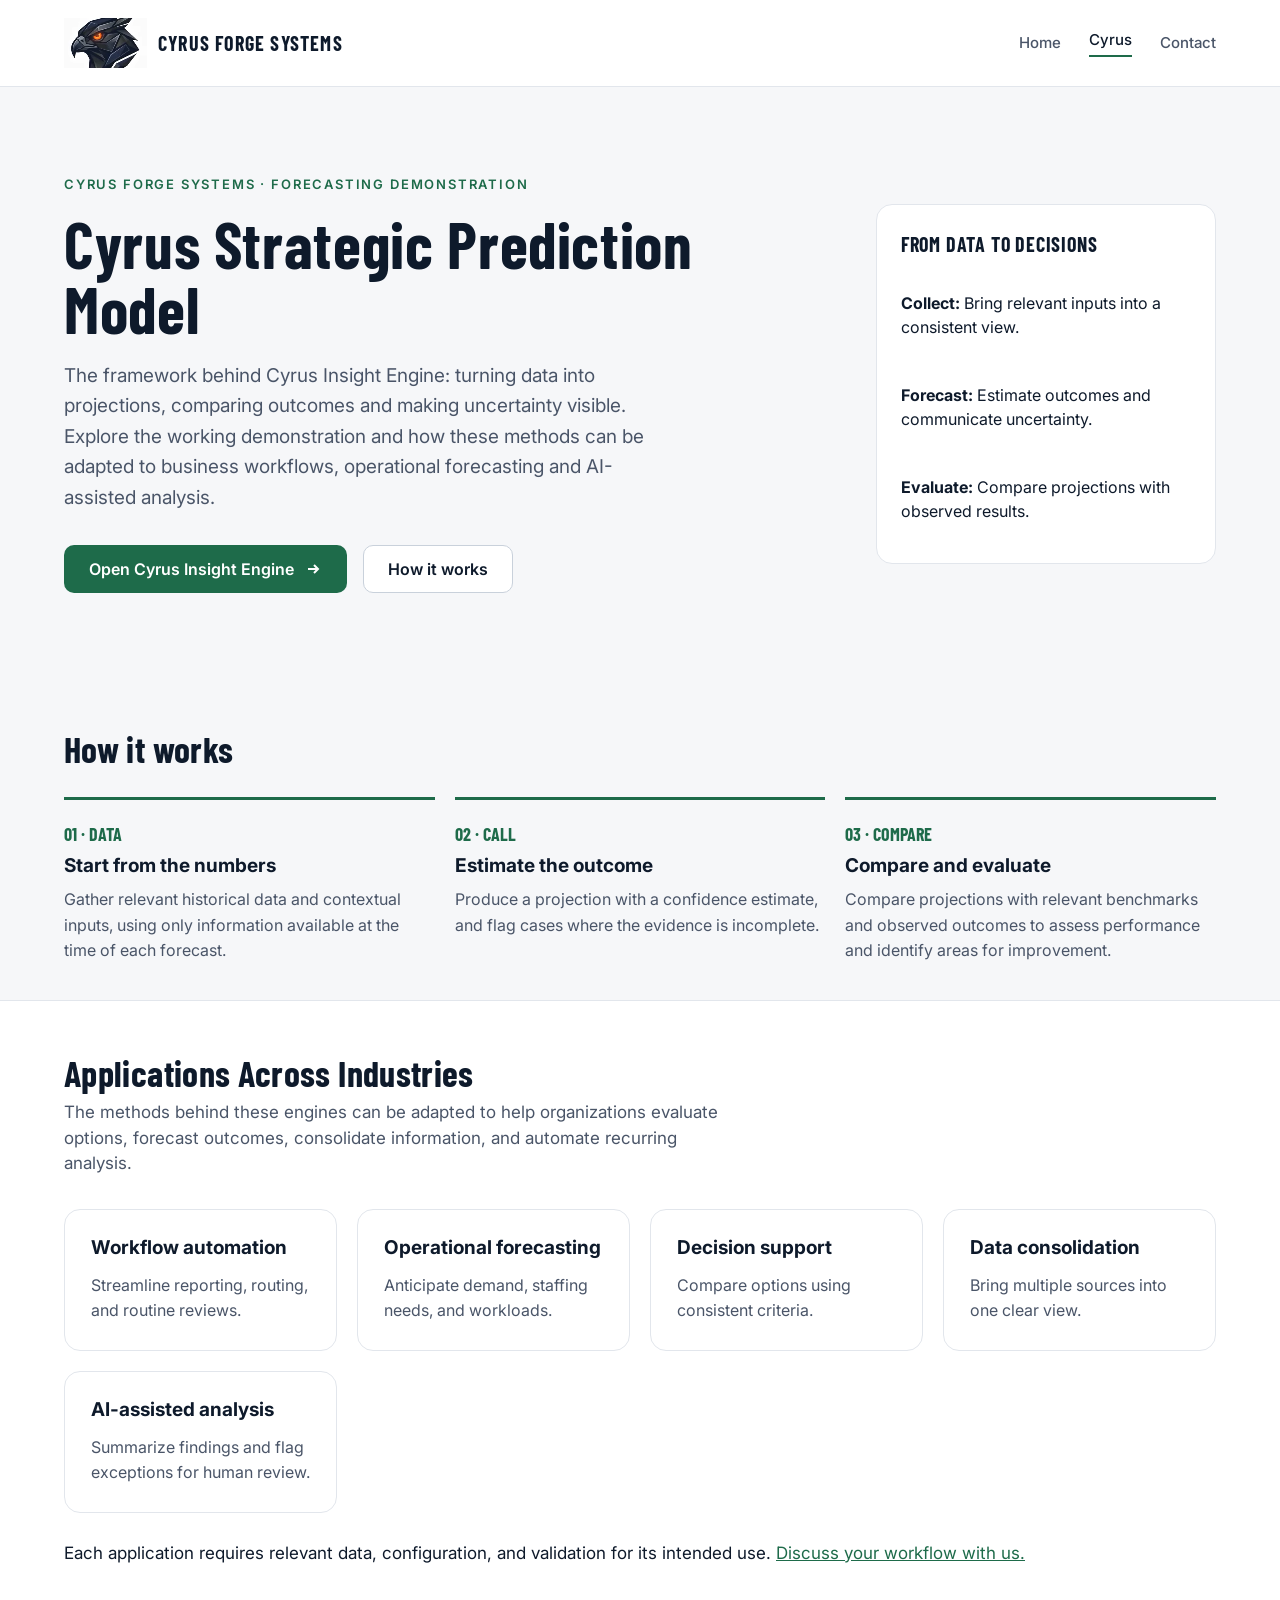
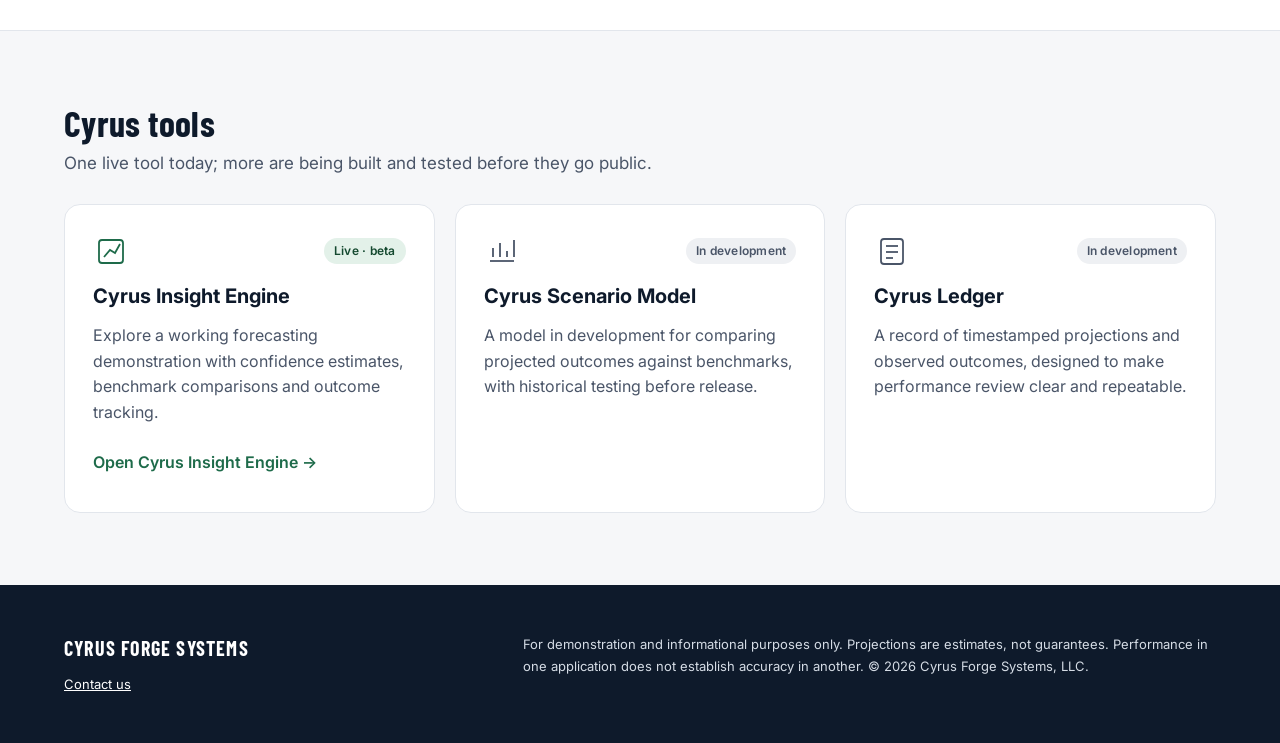
==== commit 309bf775: "Name live tool Cyrus Insight Engine and add consistent how-it-works guidance" ====
--- a/cyrus/index.html
+++ b/cyrus/index.html
@@ -33,9 +33,9 @@
     <div class="hero-text">
       <p class="eyebrow">Cyrus Forge Systems · Forecasting demonstration</p>
       <h1 style="font-size:clamp(42px,6vw,64px)">Cyrus Strategic Prediction Model</h1>
-      <p class="lead" style="max-width:620px">A framework for turning data into projections, comparing outcomes and making uncertainty visible. Explore the working demonstration and how these methods can be adapted to business workflows, operational forecasting and AI-assisted analysis.</p>
+      <p class="lead" style="max-width:620px">The framework behind Cyrus Insight Engine: turning data into projections, comparing outcomes and making uncertainty visible. Explore the working demonstration and how these methods can be adapted to business workflows, operational forecasting and AI-assisted analysis.</p>
       <div class="btn-row">
-        <a class="btn btn-primary" href="nfl-predictor/index.html">Open the Forecast Engine
+        <a class="btn btn-primary" href="nfl-predictor/index.html">Open Cyrus Insight Engine
           <svg aria-hidden="true" width="18" height="18" viewBox="0 0 18 18" fill="none" stroke="#FFFFFF" stroke-width="2"><path d="M4 9h10"/><path d="M10 5l4 4-4 4"/></svg></a>
         <a class="btn btn-secondary" href="#how">How it works</a>
       </div>
@@ -53,7 +53,7 @@
   </section>
 
   <section id="how" class="wrap" style="padding-top:64px;padding-bottom:36px">
-    <h2 style="font-size:36px;margin-bottom:28px">How the model works</h2>
+    <h2 style="font-size:36px;margin-bottom:28px">How it works</h2>
     <ol class="steps grid grid-260">
       <li>
         <p class="num">01 · DATA</p>
@@ -95,9 +95,9 @@
           <svg aria-hidden="true" width="36" height="36" viewBox="0 0 36 36" fill="none" stroke="#1E6B4A" stroke-width="1.8"><rect x="6" y="7" width="24" height="23" rx="3"/><path d="M11 24l6-7 5 3 5-9"/></svg>
           <span class="chip chip-pill chip-best">Live · beta</span>
         </div>
-        <h3 style="font-size:20px">Cyrus Forecast Engine</h3>
+        <h3 style="font-size:20px">Cyrus Insight Engine</h3>
         <p>Explore a working forecasting demonstration with confidence estimates, benchmark comparisons and outcome tracking.</p>
-        <a class="tile-link" href="nfl-predictor/index.html">Open the Forecast Engine →</a>
+        <a class="tile-link" href="nfl-predictor/index.html">Open Cyrus Insight Engine →</a>
       </article>
       <article class="tile" style="padding:28px;gap:14px">
         <div class="tile-top">
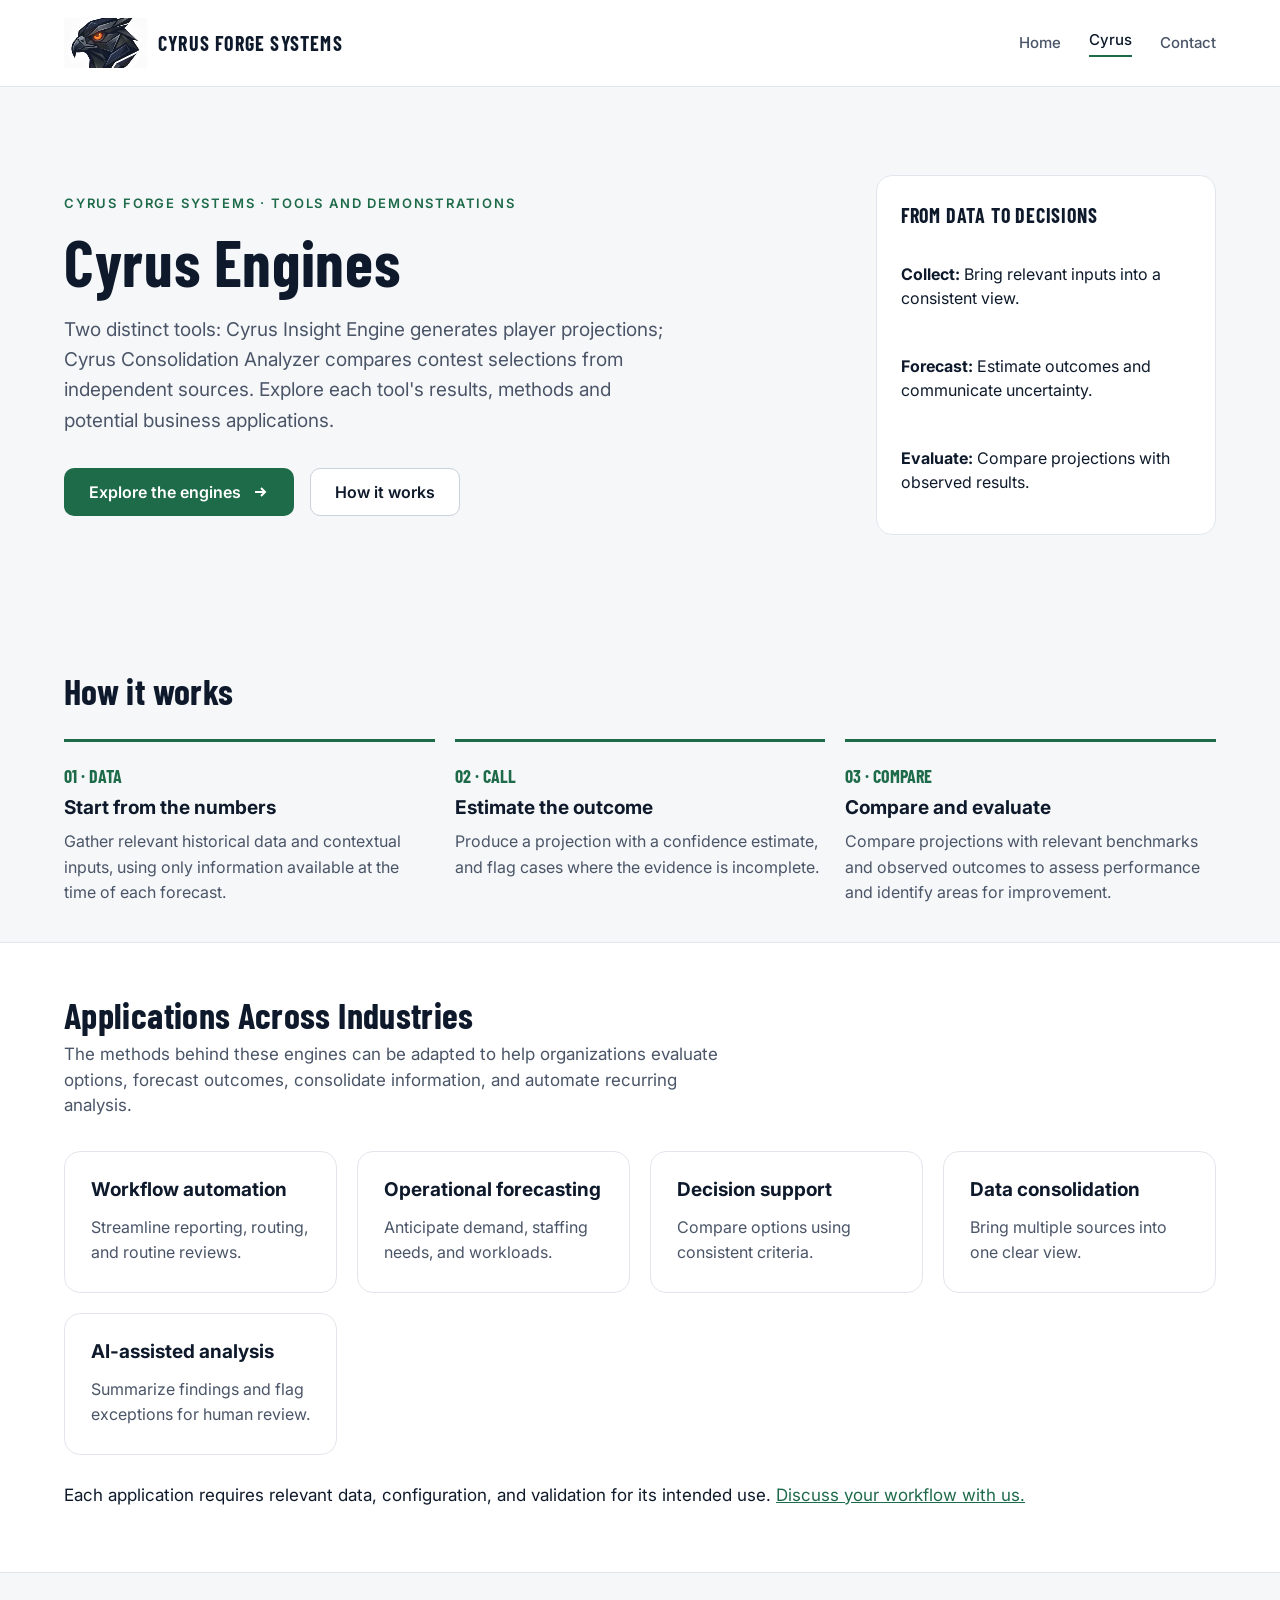
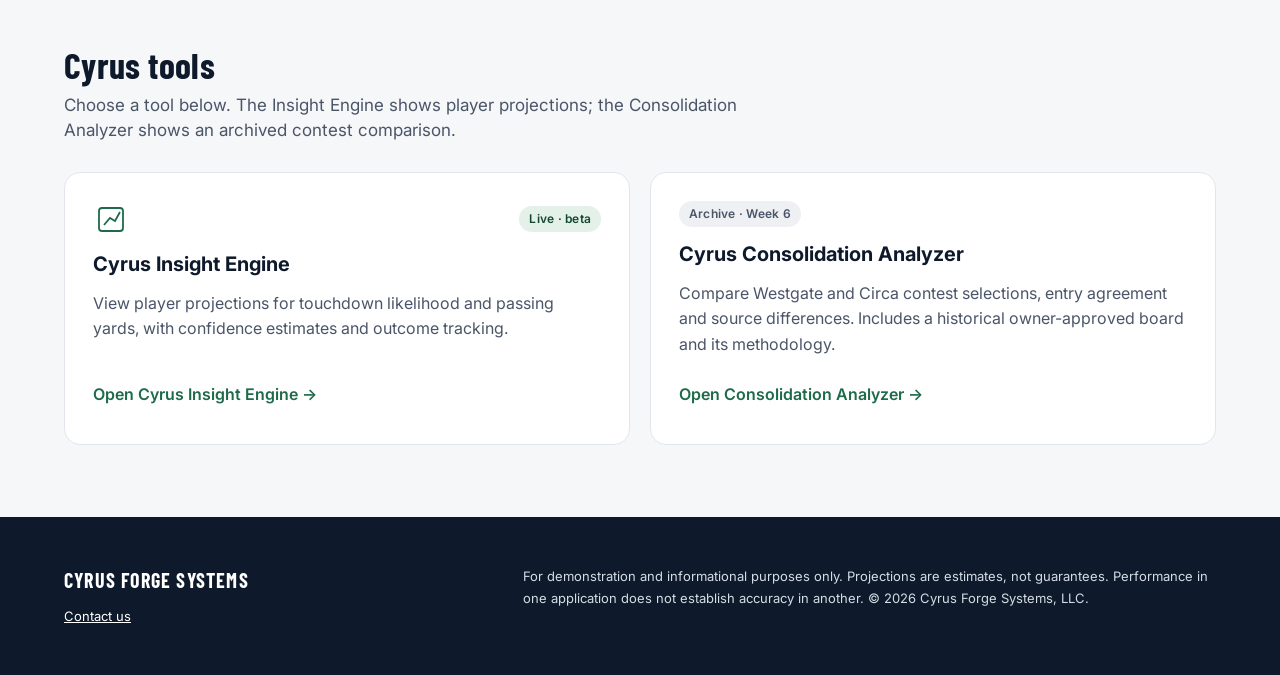
==== commit e0a0a301: "Add distinct Consolidation Analyzer archive and simplify engine navigation" ====
--- a/cyrus/index.html
+++ b/cyrus/index.html
@@ -3,7 +3,7 @@
 <head>
 <meta charset="utf-8">
 <meta name="viewport" content="width=device-width, initial-scale=1">
-<title>Cyrus Strategic Prediction Model | Cyrus Forge Systems</title>
+<title>Cyrus Engines | Cyrus Forge Systems</title>
 <meta name="description" content="Explore Cyrus forecasting and decision-support methods, with potential applications in workflow automation, operational planning and AI-assisted analysis.">
 <link rel="icon" href="../assets/favicon.png" type="image/png">
 <link rel="preconnect" href="https://fonts.googleapis.com">
@@ -31,11 +31,11 @@
 <main id="main">
   <section class="wrap hero" style="padding-top:88px;padding-bottom:72px;gap:48px">
     <div class="hero-text">
-      <p class="eyebrow">Cyrus Forge Systems · Forecasting demonstration</p>
-      <h1 style="font-size:clamp(42px,6vw,64px)">Cyrus Strategic Prediction Model</h1>
-      <p class="lead" style="max-width:620px">The framework behind Cyrus Insight Engine: turning data into projections, comparing outcomes and making uncertainty visible. Explore the working demonstration and how these methods can be adapted to business workflows, operational forecasting and AI-assisted analysis.</p>
+      <p class="eyebrow">Cyrus Forge Systems · Tools and demonstrations</p>
+      <h1 style="font-size:clamp(42px,6vw,64px)">Cyrus Engines</h1>
+      <p class="lead" style="max-width:620px">Two distinct tools: Cyrus Insight Engine generates player projections; Cyrus Consolidation Analyzer compares contest selections from independent sources. Explore each tool's results, methods and potential business applications.</p>
       <div class="btn-row">
-        <a class="btn btn-primary" href="nfl-predictor/index.html">Open Cyrus Insight Engine
+        <a class="btn btn-primary" href="#tools">Explore the engines
           <svg aria-hidden="true" width="18" height="18" viewBox="0 0 18 18" fill="none" stroke="#FFFFFF" stroke-width="2"><path d="M4 9h10"/><path d="M10 5l4 4-4 4"/></svg></a>
         <a class="btn btn-secondary" href="#how">How it works</a>
       </div>
@@ -88,7 +88,7 @@
   </section>
   <section id="tools" class="wrap" style="padding-top:72px;padding-bottom:72px">
     <h2 style="font-size:36px">Cyrus tools</h2>
-    <p class="section-intro" style="margin-bottom:28px">One live tool today; more are being built and tested before they go public.</p>
+    <p class="section-intro" style="margin-bottom:28px">Choose a tool below. The Insight Engine shows player projections; the Consolidation Analyzer shows an archived contest comparison.</p>
     <div class="grid grid-300">
       <article class="tile" style="padding:28px;gap:14px">
         <div class="tile-top">
@@ -96,24 +96,14 @@
           <span class="chip chip-pill chip-best">Live · beta</span>
         </div>
         <h3 style="font-size:20px">Cyrus Insight Engine</h3>
-        <p>Explore a working forecasting demonstration with confidence estimates, benchmark comparisons and outcome tracking.</p>
+        <p>View player projections for touchdown likelihood and passing yards, with confidence estimates and outcome tracking.</p>
         <a class="tile-link" href="nfl-predictor/index.html">Open Cyrus Insight Engine →</a>
       </article>
       <article class="tile" style="padding:28px;gap:14px">
-        <div class="tile-top">
-          <svg aria-hidden="true" width="36" height="36" viewBox="0 0 36 36" fill="none" stroke="#4A5568" stroke-width="1.8"><path d="M6 28h24"/><path d="M9 24V15"/><path d="M16 24V10"/><path d="M23 24V18"/><path d="M30 24V7"/></svg>
-          <span class="chip chip-pill chip-dev">In development</span>
-        </div>
-        <h3 style="font-size:20px">Cyrus Scenario Model</h3>
-        <p>A model in development for comparing projected outcomes against benchmarks, with historical testing before release.</p>
-      </article>
-      <article class="tile" style="padding:28px;gap:14px">
-        <div class="tile-top">
-          <svg aria-hidden="true" width="36" height="36" viewBox="0 0 36 36" fill="none" stroke="#4A5568" stroke-width="1.8"><rect x="7" y="6" width="22" height="25" rx="3"/><path d="M12 13h12"/><path d="M12 19h12"/><path d="M12 25h7"/></svg>
-          <span class="chip chip-pill chip-dev">In development</span>
-        </div>
-        <h3 style="font-size:20px">Cyrus Ledger</h3>
-        <p>A record of timestamped projections and observed outcomes, designed to make performance review clear and repeatable.</p>
+        <div class="tile-top"><span class="chip chip-pill chip-dev">Archive · Week 6</span></div>
+        <h3 style="font-size:20px">Cyrus Consolidation Analyzer</h3>
+        <p>Compare Westgate and Circa contest selections, entry agreement and source differences. Includes a historical owner-approved board and its methodology.</p>
+        <a class="tile-link" href="consolidation-analyzer/index.html">Open Consolidation Analyzer →</a>
       </article>
     </div>
   </section>
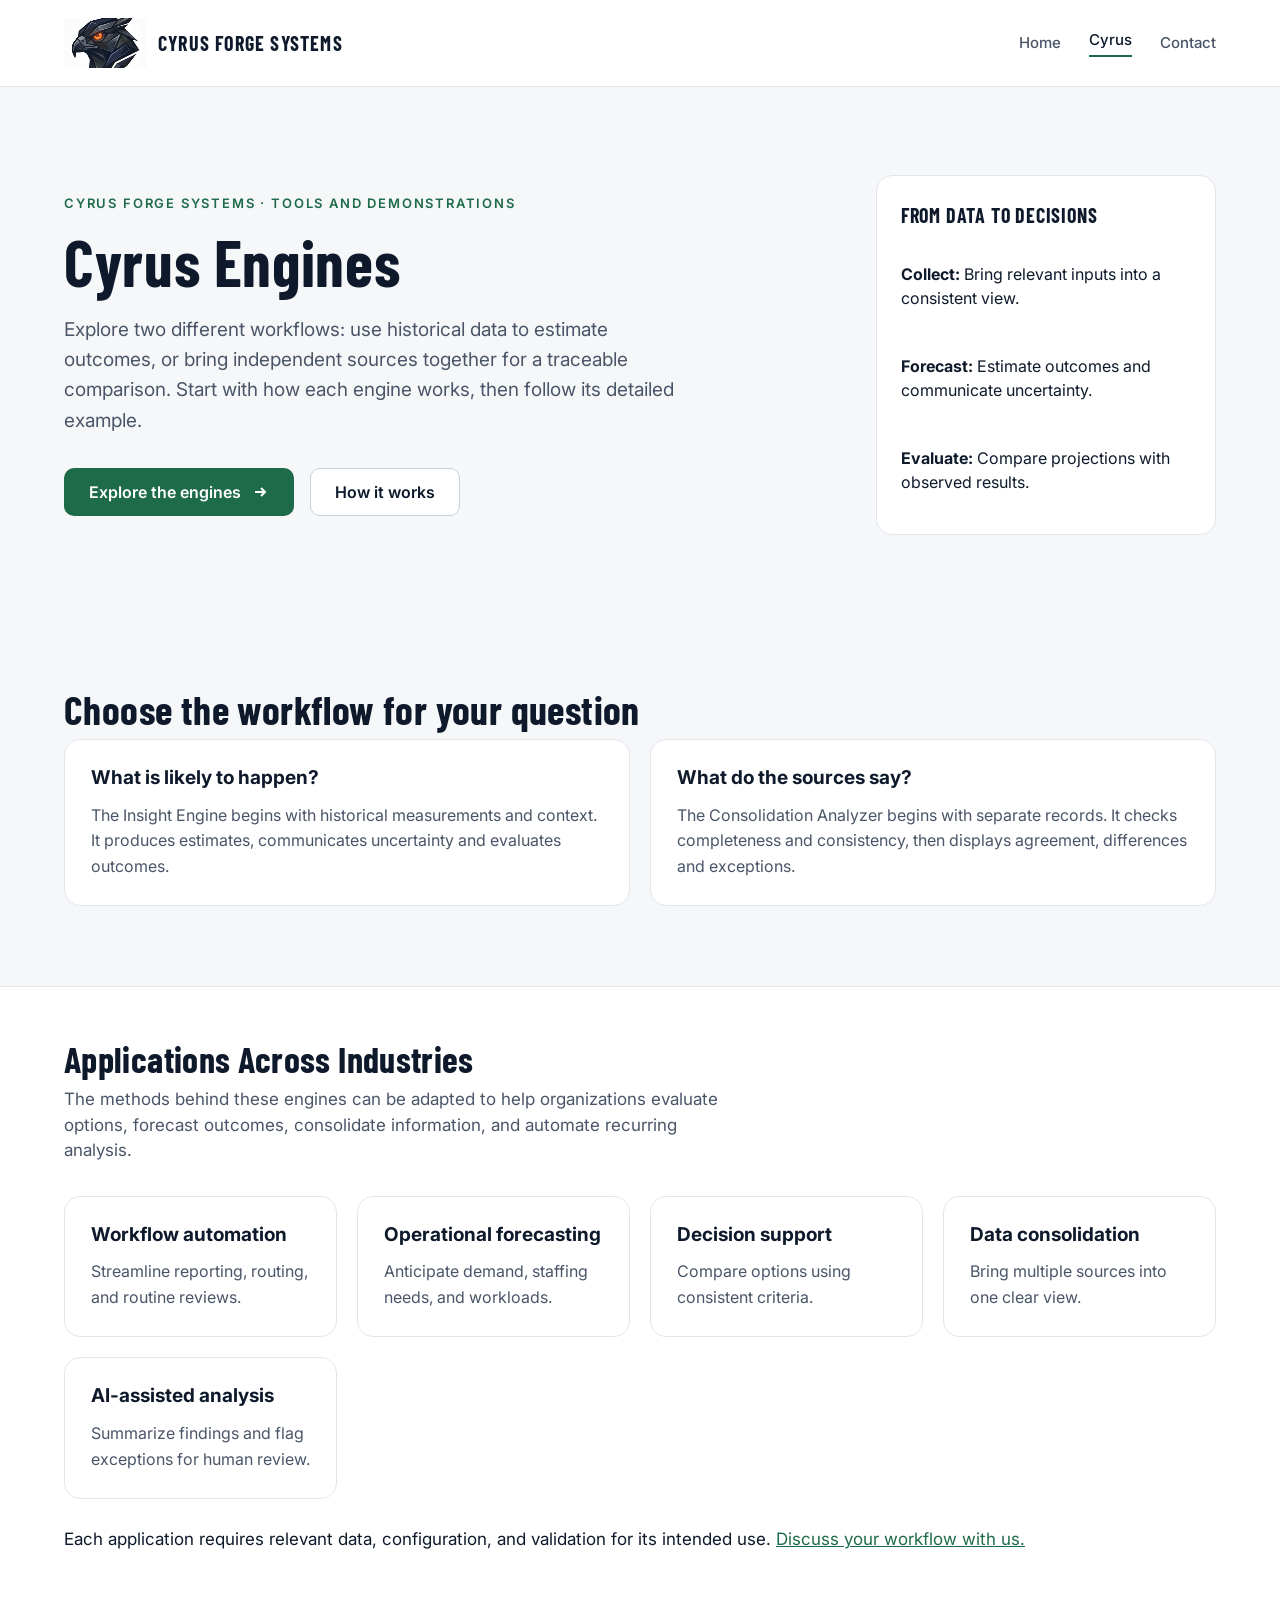
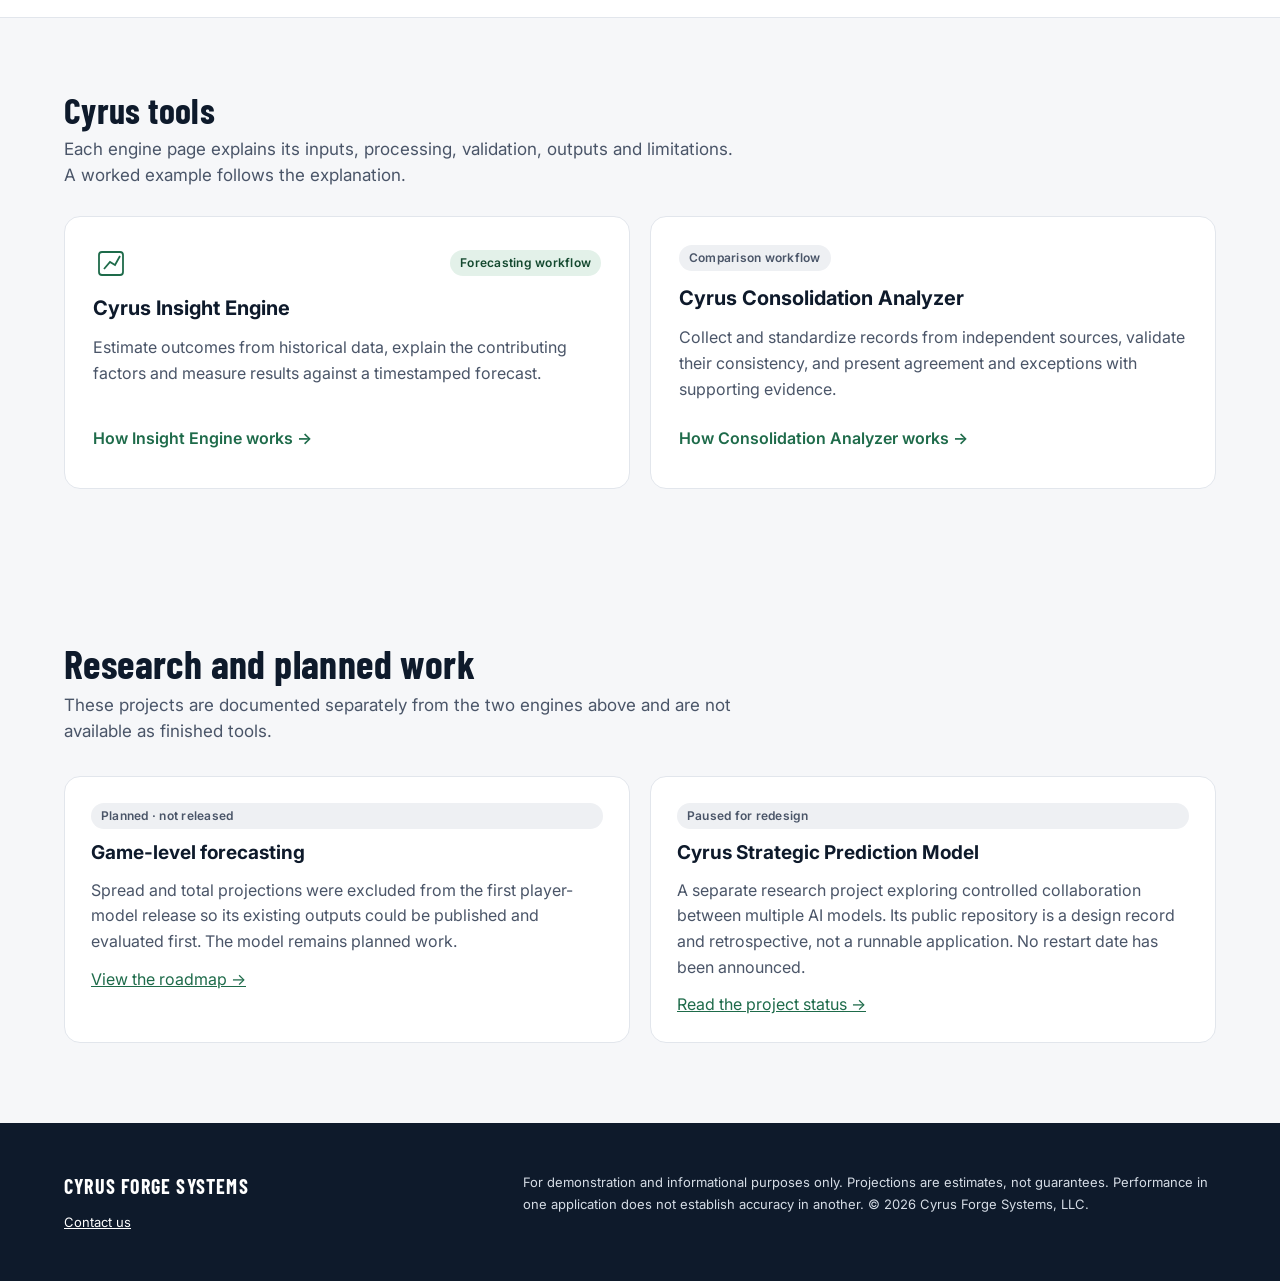
==== commit 3ec28c54: "Explain engine workflows before examples and clarify unreleased research status" ====
--- a/cyrus/index.html
+++ b/cyrus/index.html
@@ -33,7 +33,7 @@
     <div class="hero-text">
       <p class="eyebrow">Cyrus Forge Systems · Tools and demonstrations</p>
       <h1 style="font-size:clamp(42px,6vw,64px)">Cyrus Engines</h1>
-      <p class="lead" style="max-width:620px">Two distinct tools: Cyrus Insight Engine generates player projections; Cyrus Consolidation Analyzer compares contest selections from independent sources. Explore each tool's results, methods and potential business applications.</p>
+      <p class="lead" style="max-width:620px">Explore two different workflows: use historical data to estimate outcomes, or bring independent sources together for a traceable comparison. Start with how each engine works, then follow its detailed example.</p>
       <div class="btn-row">
         <a class="btn btn-primary" href="#tools">Explore the engines
           <svg aria-hidden="true" width="18" height="18" viewBox="0 0 18 18" fill="none" stroke="#FFFFFF" stroke-width="2"><path d="M4 9h10"/><path d="M10 5l4 4-4 4"/></svg></a>
@@ -52,26 +52,12 @@
     </div>
   </section>
 
-  <section id="how" class="wrap" style="padding-top:64px;padding-bottom:36px">
-    <h2 style="font-size:36px;margin-bottom:28px">How it works</h2>
-    <ol class="steps grid grid-260">
-      <li>
-        <p class="num">01 · DATA</p>
-        <h3>Start from the numbers</h3>
-        <p>Gather relevant historical data and contextual inputs, using only information available at the time of each forecast.</p>
-      </li>
-      <li>
-        <p class="num">02 · CALL</p>
-        <h3>Estimate the outcome</h3>
-        <p>Produce a projection with a confidence estimate, and flag cases where the evidence is incomplete.</p>
-      </li>
-      <li>
-        <p class="num">03 · COMPARE</p>
-        <h3>Compare and evaluate</h3>
-        <p>Compare projections with relevant benchmarks and observed outcomes to assess performance and identify areas for improvement.</p>
-      </li>
-    </ol>
-  </section>
+  <section id="how" class="wrap section" aria-labelledby="choose-title">
+<h2 id="choose-title">Choose the workflow for your question</h2>
+<div class="grid grid-300">
+<article class="tile"><h3>What is likely to happen?</h3><p>The Insight Engine begins with historical measurements and context. It produces estimates, communicates uncertainty and evaluates outcomes.</p></article>
+<article class="tile"><h3>What do the sources say?</h3><p>The Consolidation Analyzer begins with separate records. It checks completeness and consistency, then displays agreement, differences and exceptions.</p></article>
+</div></section>
   <section id="engine" class="band" aria-labelledby="engine-title">
     <div class="wrap section" style="padding-top:52px;padding-bottom:64px">
       <h2 id="engine-title" style="font-size:36px">Applications Across Industries</h2>
@@ -88,25 +74,32 @@
   </section>
   <section id="tools" class="wrap" style="padding-top:72px;padding-bottom:72px">
     <h2 style="font-size:36px">Cyrus tools</h2>
-    <p class="section-intro" style="margin-bottom:28px">Choose a tool below. The Insight Engine shows player projections; the Consolidation Analyzer shows an archived contest comparison.</p>
+    <p class="section-intro" style="margin-bottom:28px">Each engine page explains its inputs, processing, validation, outputs and limitations. A worked example follows the explanation.</p>
     <div class="grid grid-300">
       <article class="tile" style="padding:28px;gap:14px">
         <div class="tile-top">
           <svg aria-hidden="true" width="36" height="36" viewBox="0 0 36 36" fill="none" stroke="#1E6B4A" stroke-width="1.8"><rect x="6" y="7" width="24" height="23" rx="3"/><path d="M11 24l6-7 5 3 5-9"/></svg>
-          <span class="chip chip-pill chip-best">Live · beta</span>
+          <span class="chip chip-pill chip-best">Forecasting workflow</span>
         </div>
         <h3 style="font-size:20px">Cyrus Insight Engine</h3>
-        <p>View player projections for touchdown likelihood and passing yards, with confidence estimates and outcome tracking.</p>
-        <a class="tile-link" href="nfl-predictor/index.html">Open Cyrus Insight Engine →</a>
+        <p>Estimate outcomes from historical data, explain the contributing factors and measure results against a timestamped forecast.</p>
+        <a class="tile-link" href="nfl-predictor/index.html">How Insight Engine works →</a>
       </article>
       <article class="tile" style="padding:28px;gap:14px">
-        <div class="tile-top"><span class="chip chip-pill chip-dev">Archive · Week 6</span></div>
+        <div class="tile-top"><span class="chip chip-pill chip-dev">Comparison workflow</span></div>
         <h3 style="font-size:20px">Cyrus Consolidation Analyzer</h3>
-        <p>Compare Westgate and Circa contest selections, entry agreement and source differences. Includes a historical owner-approved board and its methodology.</p>
-        <a class="tile-link" href="consolidation-analyzer/index.html">Open Consolidation Analyzer →</a>
+        <p>Collect and standardize records from independent sources, validate their consistency, and present agreement and exceptions with supporting evidence.</p>
+        <a class="tile-link" href="consolidation-analyzer/index.html">How Consolidation Analyzer works →</a>
       </article>
     </div>
   </section>
+  <section class="wrap section" aria-labelledby="research-title">
+<h2 id="research-title">Research and planned work</h2>
+<p class="section-intro">These projects are documented separately from the two engines above and are not available as finished tools.</p>
+<div class="grid grid-300">
+<article class="tile"><span class="chip chip-pill chip-dev">Planned · not released</span><h3>Game-level forecasting</h3><p>Spread and total projections were excluded from the first player-model release so its existing outputs could be published and evaluated first. The model remains planned work.</p><a href="https://github.com/Ibmcleaner/cyrus-nfl-analytics#whats-next">View the roadmap →</a></article>
+<article class="tile"><span class="chip chip-pill chip-dev">Paused for redesign</span><h3>Cyrus Strategic Prediction Model</h3><p>A separate research project exploring controlled collaboration between multiple AI models. Its public repository is a design record and retrospective, not a runnable application. No restart date has been announced.</p><a href="https://github.com/Ibmcleaner/Cyrus-Strategic-Prediction-Model">Read the project status →</a></article>
+</div></section>
 </main>
 
 <footer class="site-footer">
